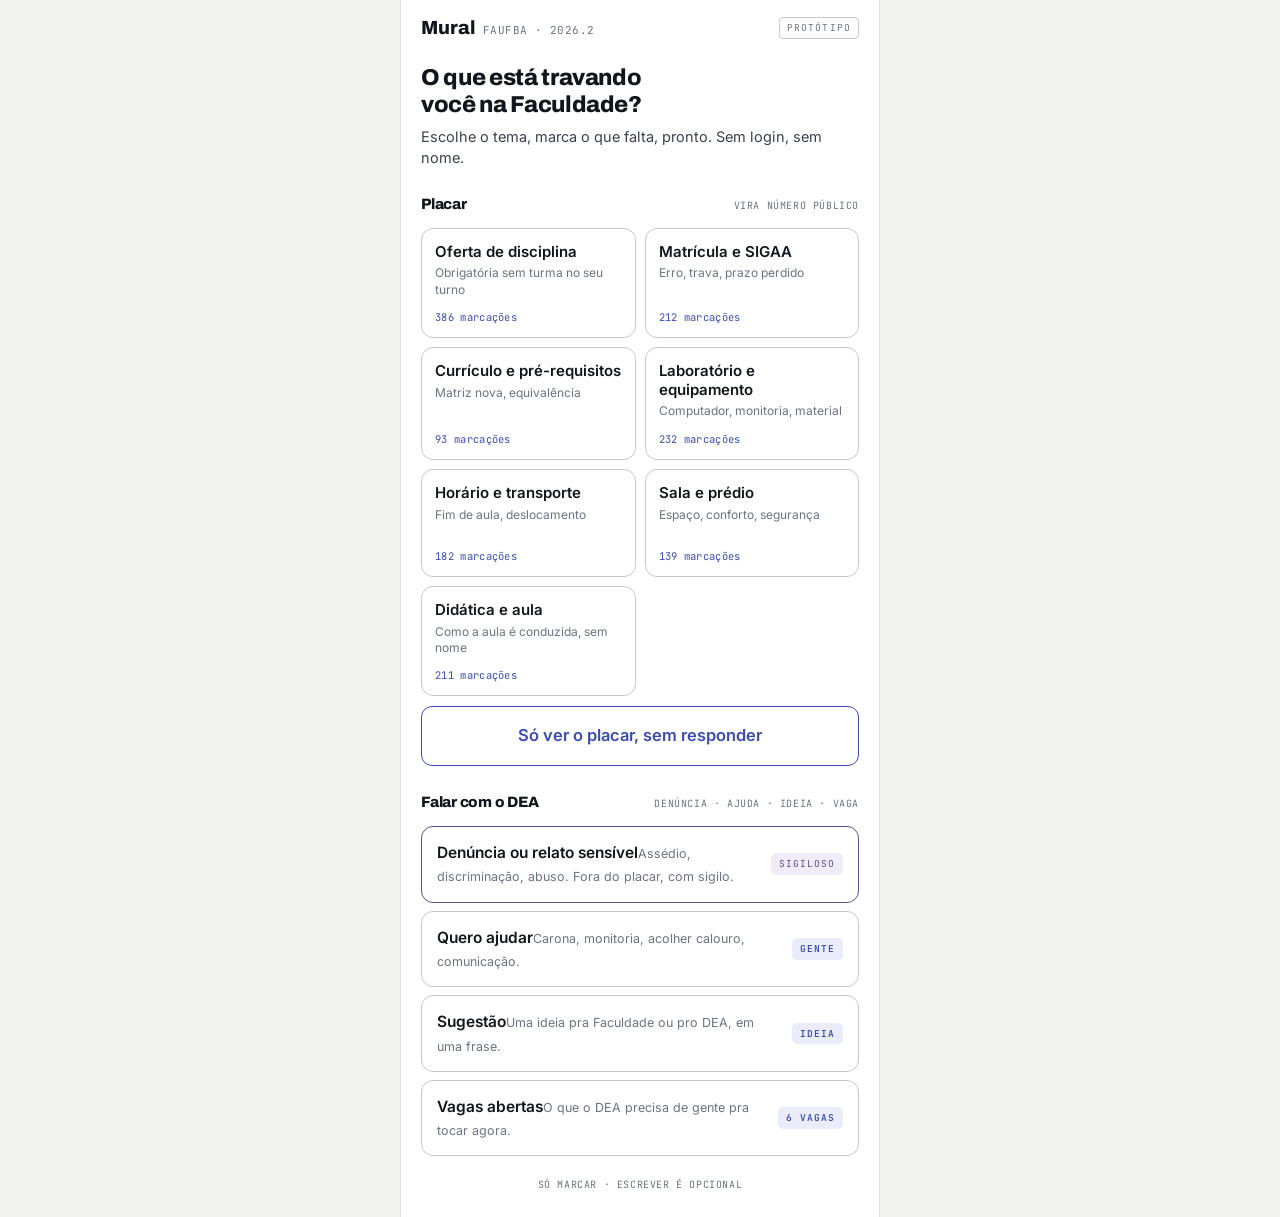
==== placar/index.html @ 4e98972c "Mural: adiciona tema Didática e aula, sem nome de professor Pedido do grupo do DEA. Itens medem a pr" ====
<!doctype html>
<html lang="pt-BR">
<head>
<meta charset="utf-8">
<meta name="viewport" content="width=device-width,initial-scale=1">
<meta name="robots" content="noindex">
<meta name="description" content="Protótipo do Mural FAUFBA. Só teste, nada é enviado.">
<style>[hidden]{display:none!important}img{max-width:100%}</style>
<title>Mural</title>
<link rel="stylesheet" href="https://fonts.googleapis.com/css2?family=Archivo:wght@700;800;900&family=Inter:wght@400;500;600;700&family=JetBrains+Mono:wght@400;500;600&display=swap">
<style>
*,*::before,*::after{box-sizing:border-box}
:root{
  --dawn:#B8891F; --noon:#3F7D62; --night:#3A4CB0; --night-soft:#EAECFA;
  --alert:#B23A2A; --alert-soft:#FBEAE7; --ok:#2E7D5B; --ok-soft:#E4F3EC; --warn-soft:#FBF1DC;
  --calm:#5B4E8C; --calm-soft:#EFECF7;
  --ink:#12151B; --ink-2:#3A414C; --ink-3:#6B7280;
  --bg:#F1F2F0; --card:#FFFFFF; --tint:#F5F6F4; --line:#DFE1DE; --line-2:#C6C9C5;
  --f-display:'Archivo',system-ui,sans-serif; --f-body:'Inter',system-ui,sans-serif; --f-mono:'JetBrains Mono',ui-monospace,monospace;
}
@media (prefers-color-scheme: dark){
  :root:not([data-theme="light"]){
    --dawn:#DEB558; --noon:#69AC8C; --night:#7C8BE0; --night-soft:#20243F;
    --alert:#E0685A; --alert-soft:#331C19; --ok:#5FBF93; --ok-soft:#173026; --warn-soft:#3A2F14;
    --calm:#A99CE0; --calm-soft:#26213A;
    --ink:#EDEFF2; --ink-2:#B3B9C2; --ink-3:#7F8794;
    --bg:#0F1216; --card:#171B21; --tint:#1C2128; --line:#252A31; --line-2:#333940;
  }
}
:root[data-theme="dark"]{
  --dawn:#DEB558; --noon:#69AC8C; --night:#7C8BE0; --night-soft:#20243F;
  --alert:#E0685A; --alert-soft:#331C19; --ok:#5FBF93; --ok-soft:#173026; --warn-soft:#3A2F14;
  --calm:#A99CE0; --calm-soft:#26213A;
  --ink:#EDEFF2; --ink-2:#B3B9C2; --ink-3:#7F8794;
  --bg:#0F1216; --card:#171B21; --tint:#1C2128; --line:#252A31; --line-2:#333940;
}
:root[data-theme="light"]{
  --dawn:#B8891F; --noon:#3F7D62; --night:#3A4CB0; --night-soft:#EAECFA;
  --alert:#B23A2A; --alert-soft:#FBEAE7; --ok:#2E7D5B; --ok-soft:#E4F3EC; --warn-soft:#FBF1DC;
  --calm:#5B4E8C; --calm-soft:#EFECF7;
  --ink:#12151B; --ink-2:#3A414C; --ink-3:#6B7280;
  --bg:#F1F2F0; --card:#FFFFFF; --tint:#F5F6F4; --line:#DFE1DE; --line-2:#C6C9C5;
}
@media (prefers-reduced-motion: reduce){*{transition:none!important;animation:none!important}}

body{margin:0;background:var(--bg);color:var(--ink);font-family:var(--f-body);font-size:16px;line-height:1.45;-webkit-font-smoothing:antialiased}
h1,h2{font-family:var(--f-display);margin:0;letter-spacing:-.015em;text-wrap:balance}
p{margin:0}
button,input,textarea{font:inherit;color:inherit}
button{cursor:pointer}
:focus-visible{outline:2px solid var(--night);outline-offset:3px;border-radius:4px}

.app{max-width:480px;margin:0 auto;min-height:100vh;display:flex;flex-direction:column;background:var(--card);
  border-left:1px solid var(--line);border-right:1px solid var(--line)}
@media(max-width:520px){.app{border:0}}
.top{display:flex;justify-content:space-between;align-items:center;padding:14px 20px 0}
.brand{font-family:var(--f-display);font-weight:800;font-size:19px}
.brand small{font-family:var(--f-mono);font-weight:400;font-size:11px;color:var(--ink-3);margin-left:8px;letter-spacing:.04em}
.proto{font-family:var(--f-mono);font-size:9.5px;letter-spacing:.12em;text-transform:uppercase;color:var(--ink-3);border:1px solid var(--line-2);padding:3px 7px;border-radius:4px}

.scr{display:none;flex:1;flex-direction:column;padding:0 20px 24px}
.scr.on{display:flex}
.lbl{font-family:var(--f-mono);font-size:10.5px;letter-spacing:.12em;text-transform:uppercase;color:var(--ink-3);margin:22px 0 9px}
.q{font-family:var(--f-display);font-weight:800;font-size:23px;line-height:1.18;margin-top:22px}
.sub{color:var(--ink-2);font-size:14.5px;margin-top:8px}
.btn{width:100%;border:0;border-radius:11px;padding:17px;font-weight:600;font-size:16.5px;background:var(--night);color:#fff;min-height:54px}
.btn:disabled{opacity:.38;cursor:not-allowed}
.btn.ghost{background:transparent;color:var(--night);border:1.5px solid var(--night)}
.btn.calm{background:var(--calm)}
.foot{margin-top:12px;text-align:center;font-family:var(--f-mono);font-size:10px;color:var(--ink-3);letter-spacing:.06em}
.acts{margin-top:auto;padding-top:26px;display:flex;flex-direction:column;gap:10px}
.back{align-self:flex-start;background:none;border:0;padding:0;margin-top:18px;font-family:var(--f-mono);font-size:11.5px;color:var(--night);letter-spacing:.04em}
.send{margin-top:auto;padding-top:22px;position:sticky;bottom:0;background:linear-gradient(to top,var(--card) 70%,transparent)}
.tname{font-family:var(--f-mono);font-size:10.5px;letter-spacing:.12em;text-transform:uppercase;color:var(--night);margin-top:6px}
.tname.calm{color:var(--calm)}

/* home */
.grp{display:flex;align-items:baseline;justify-content:space-between;margin-top:26px}
.grp h2{font-size:15px;font-weight:800}
.grp small{font-family:var(--f-mono);font-size:10px;color:var(--ink-3);letter-spacing:.06em}
.themes{display:grid;grid-template-columns:1fr 1fr;gap:9px;margin-top:12px}
.theme{background:var(--card);border:1.5px solid var(--line-2);border-radius:12px;padding:14px 13px 12px;text-align:left;display:flex;flex-direction:column;gap:4px;min-height:108px}
.theme .n{font-weight:600;font-size:15px;line-height:1.25}
.theme .d{font-size:12px;color:var(--ink-3);line-height:1.35}
.theme .c{margin-top:auto;font-family:var(--f-mono);font-size:10.5px;color:var(--night);letter-spacing:.03em;padding-top:8px}
.rows{display:flex;flex-direction:column;gap:8px;margin-top:12px}
.row{width:100%;background:var(--card);border:1.5px solid var(--line-2);border-radius:12px;padding:14px 15px;text-align:left;display:grid;grid-template-columns:1fr auto;gap:10px;align-items:center;min-height:64px}
.row .n{font-weight:600;font-size:15.5px}
.row .d{font-size:12.5px;color:var(--ink-3);margin-top:2px;line-height:1.35}
.row .tg{font-family:var(--f-mono);font-size:9.5px;letter-spacing:.1em;text-transform:uppercase;padding:4px 8px;border-radius:5px;white-space:nowrap}
.row .tg.sig{background:var(--calm-soft);color:var(--calm)}
.row .tg.n{background:var(--night-soft);color:var(--night)}
.row.calm{border-color:var(--calm)}

/* responder (placar themes) */
.turnos{display:grid;grid-template-columns:repeat(3,1fr);gap:8px}
.turno{background:var(--card);border:1.5px solid var(--line-2);border-radius:9px;padding:13px 8px;font-family:var(--f-mono);font-size:13px;color:var(--ink-2);text-align:center;min-height:48px}
.turno[aria-pressed="true"]{background:var(--night);border-color:var(--night);color:#fff;font-weight:600}
.list{border:1px solid var(--line);border-radius:11px;overflow:hidden;margin-top:2px}
.opt{width:100%;display:flex;align-items:center;gap:13px;padding:14px 15px;background:var(--card);border:0;border-top:1px solid var(--line);text-align:left;font-size:15.5px;min-height:52px}
.opt:first-child{border-top:0}
.bx{width:22px;height:22px;border:1.6px solid var(--line-2);border-radius:6px;flex:none;position:relative;background:var(--card)}
.opt[aria-pressed="true"]{font-weight:600}
.opt[aria-pressed="true"] .bx{background:var(--night);border-color:var(--night)}
.opt[aria-pressed="true"] .bx::after{content:"";position:absolute;left:7px;top:3px;width:5px;height:10px;border:solid #fff;border-width:0 2.2px 2.2px 0;transform:rotate(45deg)}
.calmset .opt[aria-pressed="true"] .bx{background:var(--calm);border-color:var(--calm)}
.opt .tag{margin-left:auto;font-family:var(--f-mono);font-size:9.5px;color:var(--alert);letter-spacing:.06em;white-space:nowrap}
.opt .cnt{margin-left:auto;font-family:var(--f-mono);font-size:11px;color:var(--ink-3);white-space:nowrap}
.extra{margin-top:14px}
.extra-t{background:none;border:0;padding:6px 0;font-family:var(--f-mono);font-size:11.5px;color:var(--ink-3);letter-spacing:.04em}
.extra-t::before{content:"+ ";color:var(--night)}
.extra-f{display:none;margin-top:8px}
.extra-f.on{display:block}
input[type=text],textarea{width:100%;border:1.5px solid var(--line-2);border-radius:9px;padding:13px 14px;background:var(--card);font-size:15px;min-height:48px}
textarea{min-height:104px;resize:vertical;line-height:1.45}
input[type=text]:focus,textarea:focus{border-color:var(--night);outline:0}
.calmset input[type=text]:focus,.calmset textarea:focus{border-color:var(--calm)}
.cnt-s{display:block;margin-top:6px;font-family:var(--f-mono);font-size:10px;color:var(--ink-3)}

/* chips (multi/single) */
.chips-w{display:flex;flex-wrap:wrap;gap:8px}
.ch{border:1.5px solid var(--line-2);background:var(--card);border-radius:999px;padding:10px 14px;font-size:14px;color:var(--ink-2);min-height:42px}
.ch[aria-pressed="true"]{background:var(--night);border-color:var(--night);color:#fff;font-weight:600}
.calmset .ch[aria-pressed="true"]{background:var(--calm);border-color:var(--calm)}
.chips{display:flex;gap:7px;overflow-x:auto;padding:14px 0 4px;margin:0 -20px;padding-left:20px;padding-right:20px;scrollbar-width:none}
.chips::-webkit-scrollbar{display:none}
.chip{flex:none;border:1.5px solid var(--line-2);background:var(--card);border-radius:999px;padding:9px 14px;font-size:13.5px;color:var(--ink-2);white-space:nowrap;min-height:40px}
.chip[aria-pressed="true"]{background:var(--night);border-color:var(--night);color:#fff;font-weight:600}

/* banners */
.ban{border-radius:10px;padding:13px 15px;font-size:13.5px;line-height:1.45;margin-top:16px}
.ban.sig{background:var(--calm-soft);color:var(--ink);border:1.5px solid var(--calm)}
.ban.sig b{color:var(--calm)}
.ban.proto{background:var(--warn-soft);color:var(--ink);border:1.5px solid var(--dawn)}
.ban.proto b{color:var(--dawn)}
.ban ul{margin:8px 0 0;padding-left:18px}
.ban li{margin-top:4px}
.ban li b{font-family:var(--f-mono);font-weight:600}

/* recebido */
.big{font-family:var(--f-display);font-weight:900;font-size:44px;line-height:1;color:var(--ok);margin-top:34px}
.big.calm{color:var(--calm)}
.took{font-family:var(--f-mono);font-size:12.5px;color:var(--ink-3);margin-top:8px}
.took b{color:var(--ink)}
.lead{font-size:17px;line-height:1.4;margin-top:22px}
.lead b{color:var(--night)}
.more{font-size:13.5px;color:var(--ink-3);margin-top:6px}
.bars{display:flex;flex-direction:column;gap:10px;margin-top:22px}
.br{display:grid;grid-template-columns:minmax(58px,38%) 1fr 38px;align-items:center;gap:11px;font-family:var(--f-mono);font-size:12px}
.br .bl{overflow:hidden;text-overflow:ellipsis;white-space:nowrap;color:var(--ink-2)}
.br .t{height:14px;background:var(--tint);border-radius:4px;overflow:hidden;border:1px solid var(--line)}
.br .f{height:100%;border-radius:3px;transition:width .5s ease}
.br .v{text-align:right;font-weight:600}
.meta{margin-top:18px;border-radius:9px;padding:12px 14px;font-size:14px;font-weight:600}
.meta.ok{background:var(--ok-soft);color:var(--ok)}
.meta.warn{background:var(--warn-soft);color:var(--dawn)}
.meta.neu{background:var(--night-soft);color:var(--night)}

/* placar */
.h2{font-size:22px;font-weight:800;margin-top:22px}
.upd{font-family:var(--f-mono);font-size:11px;color:var(--ink-3);margin-top:4px}
.kpis{display:grid;grid-template-columns:1fr 1fr;gap:9px;margin-top:12px}
.kpi{border:1px solid var(--line);border-radius:10px;padding:13px 14px}
.kpi .v{font-family:var(--f-display);font-weight:800;font-size:28px;line-height:1}
.kpi .k{font-size:11.5px;color:var(--ink-3);margin-top:5px;line-height:1.35}
.kpi.n .v{color:var(--night)} .kpi.a .v{color:var(--alert)}
.tw{overflow-x:auto;margin-top:14px;border:1px solid var(--line);border-radius:10px}
table{border-collapse:collapse;width:100%}
th,td{padding:11px 10px;text-align:left;border-bottom:1px solid var(--line);font-size:13.5px;white-space:nowrap}
th{font-family:var(--f-mono);font-size:10px;letter-spacing:.1em;text-transform:uppercase;color:var(--ink-3);font-weight:500;background:var(--tint)}
tr:last-child td{border-bottom:0}
td.num{font-family:var(--f-mono);font-weight:600;text-align:right;font-variant-numeric:tabular-nums}
td.num.hot{color:var(--night)}
.pill{font-family:var(--f-mono);font-size:10px;padding:3px 7px;border-radius:5px;font-weight:600}
.pill.no{background:var(--alert-soft);color:var(--alert)}
.pill.ok{background:var(--ok-soft);color:var(--ok)}
.pill.warn{background:var(--warn-soft);color:var(--dawn)}
.rel{margin-top:16px}
.rel .lbl{margin-top:0}
.rel ul{list-style:none;margin:0;padding:0;border:1px solid var(--line);border-radius:10px;overflow:hidden}
.rel li{padding:11px 14px;border-top:1px solid var(--line);font-size:14px;line-height:1.4}
.rel li:first-child{border-top:0}
.rel li small{display:block;font-family:var(--f-mono);font-size:10px;color:var(--ink-3);margin-top:3px;letter-spacing:.04em}
.empty{border:1px dashed var(--line-2);border-radius:10px;padding:18px;text-align:center;font-size:13.5px;color:var(--ink-3);margin-top:14px}
.note{margin-top:16px;font-size:13px;color:var(--ink-3);line-height:1.5}
</style>
</head>
<body>

<div class="app">
  <div class="top">
    <div class="brand">Mural<small>FAUFBA · 2026.2</small></div>
    <span class="proto">protótipo</span>
  </div>

  <!-- S0 HOME -->
  <section class="scr on" id="s0" aria-label="Início">
    <h1 class="q">O que está travando você na Faculdade?</h1>
    <p class="sub">Escolhe o tema, marca o que falta, pronto. Sem login, sem nome.</p>
    <div class="grp"><h2>Placar</h2><small>VIRA NÚMERO PÚBLICO</small></div>
    <div class="themes" id="themes" role="group" aria-label="Temas do placar"></div>
    <button type="button" class="btn ghost" id="home-placar" style="margin-top:10px">Só ver o placar, sem responder</button>

    <div class="grp"><h2>Falar com o DEA</h2><small>DENÚNCIA · AJUDA · IDEIA · VAGA</small></div>
    <div class="rows">
      <button type="button" class="row calm" id="go-den"><span><span class="n">Denúncia ou relato sensível</span><span class="d">Assédio, discriminação, abuso. Fora do placar, com sigilo.</span></span><span class="tg sig">sigiloso</span></button>
      <button type="button" class="row" id="go-help"><span><span class="n">Quero ajudar</span><span class="d">Carona, monitoria, acolher calouro, comunicação.</span></span><span class="tg n">gente</span></button>
      <button type="button" class="row" id="go-sug"><span><span class="n">Sugestão</span><span class="d">Uma ideia pra Faculdade ou pro DEA, em uma frase.</span></span><span class="tg n">ideia</span></button>
      <button type="button" class="row" id="go-vagas"><span><span class="n">Vagas abertas</span><span class="d">O que o DEA precisa de gente pra tocar agora.</span></span><span class="tg n" id="vagas-cnt"></span></button>
    </div>
    <div class="foot" style="margin-top:22px">SÓ MARCAR · ESCREVER É OPCIONAL</div>
  </section>

  <!-- S1 RESPONDER (placar) -->
  <section class="scr" id="s1" aria-label="Responder">
    <button type="button" class="back" data-back>← VOLTAR</button>
    <div class="tname" id="tname"></div>
    <h1 class="q" id="tq" style="margin-top:8px"></h1>
    <p class="sub" id="tnote" hidden></p>
    <div id="turno-block">
      <div class="lbl">Seu turno</div>
      <div class="turnos" id="turnos" role="group" aria-label="Turno">
        <button type="button" class="turno" id="t-manha" data-t="manha" aria-pressed="false">Manhã</button>
        <button type="button" class="turno" id="t-tarde" data-t="tarde" aria-pressed="false">Tarde</button>
        <button type="button" class="turno" id="t-noite" data-t="noite" aria-pressed="false">Noite</button>
      </div>
    </div>
    <div class="lbl">Marque o que se aplica</div>
    <div class="list" id="list" role="group" aria-label="Itens"></div>
    <div class="extra">
      <button type="button" class="extra-t" id="extra-t">acrescentar uma linha (opcional)</button>
      <div class="extra-f" id="extra-f">
        <input type="text" id="extra" maxlength="90" placeholder="Uma frase, sem nome, sem turma" autocomplete="off">
        <small class="cnt-s" id="extra-n">0 / 90</small>
      </div>
    </div>
    <div class="send"><button type="button" class="btn" id="send" disabled>Enviar</button><div class="foot">SEM LOGIN · SEM NOME · SÓ MARCAR</div></div>
  </section>

  <!-- S2 RECEBIDO (placar) -->
  <section class="scr" id="s2" aria-label="Recebido">
    <div class="big">Recebido.</div>
    <div class="took" id="took"></div>
    <p class="lead" id="lead"></p>
    <p class="more" id="more"></p>
    <div class="bars" id="bars"></div>
    <div class="meta" id="meta"></div>
    <div class="acts">
      <button type="button" class="btn" id="go-placar">Ver placar completo</button>
      <button type="button" class="btn ghost" data-home>Voltar ao início</button>
    </div>
    <div class="foot">NÚMERO PÚBLICO · MOSTRA PRA QUEM QUISER</div>
  </section>

  <!-- S3 PLACAR -->
  <section class="scr" id="s3" aria-label="Placar">
    <h2 class="h2">Placar · 2026.2</h2>
    <div class="upd" id="upd">atualizado agora · sessão local</div>
    <div class="chips" id="chips" role="group" aria-label="Tema do placar"></div>
    <div id="pl-num">
      <div class="kpis">
        <div class="kpi n"><div class="v" id="k-total">0</div><div class="k">respostas no semestre, todos os temas</div></div>
        <div class="kpi a"><div class="v" id="k-hot">0</div><div class="k" id="k-hot-l"></div></div>
      </div>
      <div class="tw"><table><thead id="thead"></thead><tbody id="tbody"></tbody></table></div>
      <div class="rel" id="rel" hidden><div class="lbl">Relatos desta sessão</div><ul id="rel-list"></ul></div>
    </div>
    <div id="pl-sug" hidden>
      <div class="kpis"><div class="kpi n"><div class="v" id="k-sug">0</div><div class="k">sugestões nesta sessão</div></div><div class="kpi"><div class="v" id="k-sug-h">0</div><div class="k">com "posso ajudar a fazer"</div></div></div>
      <div class="rel" id="sug-wrap" style="margin-top:14px"><ul id="sug-list"></ul></div>
      <div class="empty" id="sug-empty">Nenhuma sugestão ainda nesta sessão. A primeira aparece aqui.</div>
    </div>
    <div id="pl-vagas" hidden>
      <div class="tw" style="margin-top:14px"><table><thead><tr><th>Vaga</th><th style="text-align:right">Interessados</th></tr></thead><tbody id="vagas-body"></tbody></table></div>
    </div>
    <p class="note">Qualquer pessoa abre esta tela. Aluno, Colegiado, Direção. Denúncias nunca aparecem aqui. Neste protótipo os números são ilustrativos e só mudam dentro desta sessão.</p>
    <div class="acts"><button type="button" class="btn" data-home>Responder</button></div>
  </section>

  <!-- S-DEN DENÚNCIA -->
  <section class="scr calmset" id="sden" aria-label="Denúncia ou relato sensível">
    <button type="button" class="back" data-back>← VOLTAR</button>
    <div class="tname calm">Denúncia ou relato sensível</div>
    <h1 class="q" style="margin-top:8px">O que aconteceu fica só com quem recebe.</h1>
    <div class="ban sig"><b>Isto não entra no placar.</b> Na versão real, chega a uma pessoa da gestão definida pelo DEA, com sigilo, e você escolhe se quer ser contatado.</div>
    <div class="ban proto"><b>Protótipo: nada aqui é enviado a ninguém.</b> Se você precisa relatar algo agora, use um canal real:
      <ul><li><b>Ouvidoria da UFBA</b></li><li><b>180</b> · violência contra a mulher</li><li><b>100</b> · direitos humanos</li><li><b>188</b> · CVV, apoio emocional, 24h</li></ul></div>
    <div class="lbl">O que aconteceu</div>
    <div class="chips-w" id="den-tipo" role="group" aria-label="Tipo"></div>
    <div class="lbl">Onde</div>
    <div class="chips-w" id="den-onde" role="group" aria-label="Onde"></div>
    <div class="lbl">Como você quer seguir</div>
    <div class="chips-w" id="den-seg" role="group" aria-label="Como seguir"></div>
    <div id="den-ct" hidden><div class="lbl">Contato (só se você quiser)</div><input type="text" id="den-contato" maxlength="80" placeholder="E-mail ou WhatsApp" autocomplete="off"></div>
    <div class="lbl">Se quiser contar mais (opcional)</div>
    <textarea id="den-txt" maxlength="300" placeholder="No seu tempo, do seu jeito."></textarea>
    <small class="cnt-s" id="den-n">0 / 300</small>
    <div class="send"><button type="button" class="btn calm" id="den-send" disabled>Registrar com sigilo</button><div class="foot">SEM NOME · SEM TURNO · SEM PLACAR</div></div>
  </section>

  <!-- S-HELP QUERO AJUDAR -->
  <section class="scr" id="shelp" aria-label="Quero ajudar">
    <button type="button" class="back" data-back>← VOLTAR</button>
    <div class="tname">Quero ajudar</div>
    <h1 class="q" style="margin-top:8px">Do que você topa participar?</h1>
    <div class="lbl">Marque quantas quiser</div>
    <div class="chips-w" id="help-como" role="group" aria-label="Como ajudar"></div>
    <div class="lbl">Quanto tempo dá</div>
    <div class="chips-w" id="help-tempo" role="group" aria-label="Disponibilidade"></div>
    <div class="lbl">Contato (opcional)</div>
    <input type="text" id="help-contato" maxlength="80" placeholder="E-mail, WhatsApp ou @" autocomplete="off">
    <div class="send"><button type="button" class="btn" id="help-send" disabled>Me chama</button><div class="foot">QUANDO APARECER ALGO DO SEU JEITO, ALGUÉM DO DEA CHAMA</div></div>
  </section>

  <!-- S-SUG SUGESTÃO -->
  <section class="scr" id="ssug" aria-label="Sugestão">
    <button type="button" class="back" data-back>← VOLTAR</button>
    <div class="tname">Sugestão</div>
    <h1 class="q" style="margin-top:8px">Uma ideia, em uma frase.</h1>
    <div class="lbl">Pra Faculdade ou pro DEA</div>
    <textarea id="sug-txt" maxlength="200" placeholder="Ex.: abrir o ateliê no sábado de manhã pra quem trabalha na semana."></textarea>
    <small class="cnt-s" id="sug-n">0 / 200</small>
    <div class="lbl">E aí</div>
    <div class="chips-w"><button type="button" class="ch" id="sug-ajudo" aria-pressed="false">Posso ajudar a fazer</button></div>
    <div class="send"><button type="button" class="btn" id="sug-send" disabled>Mandar sugestão</button><div class="foot">ENTRA NO PLACAR, NA ABA SUGESTÕES · SEM NOME</div></div>
  </section>

  <!-- S-VAGAS -->
  <section class="scr" id="svagas" aria-label="Vagas abertas">
    <button type="button" class="back" data-back>← VOLTAR</button>
    <div class="tname">Vagas abertas</div>
    <h1 class="q" style="margin-top:8px">O DEA precisa de gente pra isto.</h1>
    <p class="sub">Toca em "tenho interesse" e pronto. Sem processo seletivo, sem formulário.</p>
    <div class="list" id="vagas-list" role="group" aria-label="Vagas" style="margin-top:16px"></div>
    <div class="acts"><button type="button" class="btn ghost" data-home>Voltar ao início</button></div>
    <div class="foot">INTERESSE ENTRA NO PLACAR, NA ABA VAGAS · SEM NOME</div>
  </section>

  <!-- S-OK GENÉRICO -->
  <section class="scr" id="sok" aria-label="Confirmação">
    <div class="big" id="ok-big">Recebido.</div>
    <p class="lead" id="ok-lead"></p>
    <p class="more" id="ok-more"></p>
    <div id="ok-ban"></div>
    <div class="acts">
      <button type="button" class="btn" id="ok-primary">Ver placar</button>
      <button type="button" class="btn ghost" data-home>Voltar ao início</button>
    </div>
  </section>
</div>

<script>
(function(){
  var MIN = 25;
  var TN = {manha:'Manhã',tarde:'Tarde',noite:'Noite'};
  var TC = {manha:'var(--dawn)',tarde:'var(--noon)',noite:'var(--night)'};
  var themes = [
    { id:'oferta', n:'Oferta de disciplina', d:'Obrigatória sem turma no seu turno', turno:true, q:'Qual obrigatória você precisa e não tem turma no seu turno?',
      items:[
        {n:'Organização do Trabalho',c:{manha:9,tarde:12,noite:47},st:'no',tag:'crônico'},
        {n:'Instalações Hidrossanitárias',c:{manha:14,tarde:18,noite:39},st:'no'},
        {n:'Construção II',c:{manha:11,tarde:15,noite:33},st:'no'},
        {n:'Técnicas Retrospectivas',c:{manha:8,tarde:10,noite:28},st:'no'},
        {n:'Ateliê Integrado de Interesse Social',c:{manha:12,tarde:9,noite:31},st:'ok'},
        {n:'Tecnologias Digitais Aplicadas II',c:{manha:36,tarde:30,noite:24},st:'warn'}]},
    { id:'sigaa', n:'Matrícula e SIGAA', d:'Erro, trava, prazo perdido', turno:true, q:'O que deu errado na sua matrícula?',
      items:[
        {n:'Pré-requisito errado no sistema',c:{manha:7,tarde:9,noite:21}},
        {n:'Matrícula não processou',c:{manha:12,tarde:14,noite:29}},
        {n:'Componente sumiu da grade',c:{manha:5,tarde:6,noite:13}},
        {n:'Não consegui trancar no prazo',c:{manha:4,tarde:8,noite:17}},
        {n:'Moodle fora do ar na inscrição',c:{manha:9,tarde:11,noite:15}},
        {n:'Sem resposta do Colegiado',c:{manha:6,tarde:7,noite:19}}]},
    { id:'curriculo', n:'Currículo e pré-requisitos', d:'Matriz nova, equivalência', turno:false, q:'O que travou com a mudança de matriz?',
      items:[
        {n:'Migrei de matriz e perdi disciplina',c:23},
        {n:'Equivalência não reconhecida',c:18},
        {n:'Pré-requisito novo sem aviso',c:31},
        {n:'Não sei em qual matriz estou',c:12},
        {n:'Optativa não conta hora',c:9}]},
    { id:'lab', n:'Laboratório e equipamento', d:'Computador, monitoria, material', turno:true, q:'O que falta pra disciplina rodar?',
      items:[
        {n:'Computadores insuficientes',c:{manha:22,tarde:19,noite:26}},
        {n:'Sem monitoria na disciplina',c:{manha:15,tarde:13,noite:24}},
        {n:'Software desatualizado',c:{manha:8,tarde:7,noite:11}},
        {n:'Não posso usar meu notebook',c:{manha:6,tarde:9,noite:18}},
        {n:'Plotter ou impressora indisponível',c:{manha:11,tarde:10,noite:14}},
        {n:'Maquetaria sem material',c:{manha:5,tarde:6,noite:8}}]},
    { id:'horario', n:'Horário e transporte', d:'Fim de aula, deslocamento', turno:true, q:'O que aperta no horário?',
      items:[
        {n:'Aula acaba tarde pro último transporte',c:{manha:2,tarde:4,noite:38}},
        {n:'Professor não libera antes do fim',c:{manha:3,tarde:5,noite:27}},
        {n:'Um dia só pra uma disciplina',c:{manha:9,tarde:8,noite:21}},
        {n:'Choque de horário entre obrigatórias',c:{manha:11,tarde:12,noite:16}},
        {n:'Sem opção de sair mais cedo',c:{manha:1,tarde:3,noite:22}}]},
    { id:'predio', n:'Sala e prédio', d:'Espaço, conforto, segurança', turno:false, q:'O que incomoda no prédio?',
      items:[
        {n:'Sala sem ar ou ventilação',c:34},{n:'Sem tomada pra notebook',c:27},{n:'Banheiro sem manutenção',c:19},
        {n:'Iluminação ruim à noite',c:16},{n:'Segurança na saída à noite',c:29},{n:'Sem espaço pra maquete',c:14}]},
    { id:'didatica', n:'Didática e aula', d:'Como a aula é conduzida, sem nome', turno:true, q:'O que na condução da aula está travando você?',
      note:'Sem nome de professor nem de turma. O placar mostra a prática, não a pessoa.',
      items:[
        {n:'Critério de nota não explicado',c:{manha:10,tarde:13,noite:22}},
        {n:'Trabalho devolvido sem comentário',c:{manha:12,tarde:11,noite:19}},
        {n:'Sem cronograma ou plano de curso',c:{manha:8,tarde:9,noite:17}},
        {n:'Aula só expositiva, sem prática',c:{manha:7,tarde:8,noite:14}},
        {n:'Não responde e-mail nem SIGAA',c:{manha:9,tarde:12,noite:21}},
        {n:'Conteúdo diferente da ementa',c:{manha:4,tarde:6,noite:9}}]}
  ];
  var vagas = [
    {n:'Rádio',d:'Um programa por semana, gravado no celular',c:4,on:false},
    {n:'Revista',d:'Textos curtos, edição digital',c:6,on:false},
    {n:'Mural',d:'Manter este app e o cartaz da semana',c:3,on:false},
    {n:'Agenda dos coletivos',d:'Um calendário pros seis',c:2,on:false},
    {n:'Acolhimento de calouros',d:'Receber quem chega, tirar dúvida',c:7,on:false},
    {n:'Comunicação',d:'Posts, cartazes, lista',c:5,on:false}
  ];
  var relatos = [], sugestoes = [];
  var cur = null, turno = null, sel = [], t0 = null, placarView = 'oferta';
  var $ = function(id){ return document.getElementById(id); };
  function show(id){ document.querySelectorAll('.scr').forEach(function(s){ s.classList.toggle('on', s.id===id); }); window.scrollTo(0,0); }
  function sum(th){ return th.items.reduce(function(a,it){ return a + (th.turno ? it.c.manha+it.c.tarde+it.c.noite : it.c); },0); }
  function total(){ return themes.reduce(function(a,th){ return a+sum(th); },0); }
  function cnt(th,it,t){ return th.turno ? it.c[t] : it.c; }
  function ord(n){ return n+'º'; }
  function chips(container, arr, opts, onChange){
    var el = $(container); el.innerHTML='';
    arr.forEach(function(v,i){
      var b = document.createElement('button'); b.type='button'; b.className='ch'; b.id=container+'-'+i; b.setAttribute('aria-pressed','false'); b.textContent=v;
      b.addEventListener('click', function(){
        if (opts.single){ Array.prototype.forEach.call(el.children, function(x){ x.setAttribute('aria-pressed', x===b?'true':'false'); }); }
        else b.setAttribute('aria-pressed', b.getAttribute('aria-pressed')==='true'?'false':'true');
        onChange();
      });
      el.appendChild(b);
    });
  }
  function picked(container){ return Array.prototype.filter.call($(container).children, function(x){ return x.getAttribute('aria-pressed')==='true'; }).map(function(x){ return x.textContent; }); }
  document.querySelectorAll('[data-home]').forEach(function(b){ b.addEventListener('click', function(){ show('s0'); }); });
  document.querySelectorAll('[data-back]').forEach(function(b){ b.addEventListener('click', function(){ show('s0'); }); });

  /* HOME */
  var tg = $('themes');
  themes.forEach(function(th){
    var b = document.createElement('button'); b.type='button'; b.className='theme'; b.id='theme-'+th.id;
    b.innerHTML='<span class="n"></span><span class="d"></span><span class="c"></span>';
    b.querySelector('.n').textContent=th.n; b.querySelector('.d').textContent=th.d; b.querySelector('.c').textContent=sum(th)+' marcações';
    b.addEventListener('click', function(){ openTheme(th); });
    tg.appendChild(b);
  });
  function vagasCnt(){ $('vagas-cnt').textContent = vagas.length+' vagas'; }
  vagasCnt();

  /* PLACAR THEME FLOW */
  var list=$('list'), send=$('send');
  function openTheme(th){
    cur=th; turno=null; sel=[]; t0=Date.now();
    $('tname').textContent=th.n; $('tq').textContent=th.q; $('tnote').textContent=th.note||''; $('tnote').hidden=!th.note; $('turno-block').hidden=!th.turno;
    document.querySelectorAll('.turno').forEach(function(x){ x.setAttribute('aria-pressed','false'); });
    list.innerHTML='';
    th.items.forEach(function(it,i){
      var b=document.createElement('button'); b.type='button'; b.className='opt'; b.id='opt-'+th.id+'-'+i; b.setAttribute('aria-pressed','false');
      b.innerHTML='<span class="bx"></span><span class="tx"></span>'+(it.tag?'<span class="tag"></span>':'');
      b.querySelector('.tx').textContent=it.n; if(it.tag) b.querySelector('.tag').textContent=it.tag;
      b.addEventListener('click', function(){ var k=sel.indexOf(i); if(k>=0) sel.splice(k,1); else sel.push(i); b.setAttribute('aria-pressed',k>=0?'false':'true'); gate(); });
      list.appendChild(b);
    });
    $('extra').value=''; $('extra-n').textContent='0 / 90'; $('extra-f').classList.remove('on');
    gate(); show('s1');
  }
  $('turnos').addEventListener('click', function(e){ var b=e.target.closest('.turno'); if(!b) return; turno=b.getAttribute('data-t'); document.querySelectorAll('.turno').forEach(function(x){ x.setAttribute('aria-pressed',x===b?'true':'false'); }); gate(); });
  $('extra-t').addEventListener('click', function(){ var f=$('extra-f'); f.classList.toggle('on'); if(f.classList.contains('on')) $('extra').focus(); });
  $('extra').addEventListener('input', function(){ $('extra-n').textContent=this.value.length+' / 90'; });
  function gate(){ send.disabled=!(sel.length>0 && (!cur.turno||turno)); }
  send.addEventListener('click', function(){
    var secs=Math.max(1,Math.round((Date.now()-t0)/1000));
    var pk=sel.map(function(i){ return cur.items[i]; });
    pk.forEach(function(it){ if(cur.turno) it.c[turno]+=1; else it.c+=1; });
    var txt=$('extra').value.trim(); if(txt) relatos.unshift({th:cur.n,t:txt});
    var first=pk[0], n=cnt(cur,first,turno);
    $('took').innerHTML='Você levou <b>'+secs+' segundo'+(secs===1?'':'s')+'</b>.';
    $('lead').innerHTML='Você é o <b>'+ord(n)+'</b> a marcar <b></b>'+(cur.turno?' no '+TN[turno].toLowerCase():'')+' neste semestre.';
    $('lead').querySelectorAll('b')[1].textContent=first.n;
    var ex=[]; if(pk.length>1) ex.push('mais '+(pk.length-1)+' item'+(pk.length>2?'s':'')+' registrado'+(pk.length>2?'s':'')); if(txt) ex.push('sua linha entrou nos relatos deste tema');
    $('more').textContent=ex.length?'E '+ex.join(', ')+'.':'';
    var rows;
    if(cur.turno){ var mx=Math.max(first.c.manha,first.c.tarde,first.c.noite); rows=['noite','tarde','manha'].map(function(k){ return {l:TN[k],v:first.c[k],w:first.c[k]/mx,col:TC[k]}; }); }
    else { var top=cur.items.slice().sort(function(a,b){return b.c-a.c;}).slice(0,3); var m2=top[0].c; rows=top.map(function(it){ return {l:it.n,v:it.c,w:it.c/m2,col:it===first?'var(--night)':'var(--line-2)'}; }); }
    $('bars').innerHTML=rows.map(function(r){ return '<div class="br"><span class="bl"></span><div class="t"><div class="f" style="width:'+Math.round(r.w*100)+'%;background:'+r.col+'"></div></div><span class="v">'+r.v+'</span></div>'; }).join('');
    Array.prototype.forEach.call($('bars').querySelectorAll('.bl'), function(el,i){ el.textContent=rows[i].l; });
    var m=$('meta');
    if(cur.id==='oferta'){ if(n>=MIN){ m.className='meta ok'; m.textContent='Turma mínima: '+MIN+'. A demanda do '+TN[turno].toLowerCase()+' já passa disso.'; } else { m.className='meta warn'; m.textContent='Turma mínima: '+MIN+'. Faltam '+(MIN-n)+' no '+TN[turno].toLowerCase()+'.'; } }
    else { m.className='meta neu'; m.textContent=n+' pessoa'+(n===1?'':'s')+' já marcaram isso neste semestre.'; }
    placarView=cur.id; show('s2');
  });
  $('go-placar').addEventListener('click', function(){ renderPlacar(); show('s3'); });
  $('home-placar').addEventListener('click', function(){ renderPlacar(); show('s3'); });

  /* PLACAR */
  var chipsEl=$('chips');
  var views=themes.map(function(t){ return {id:t.id,n:t.n}; }).concat([{id:'vagas',n:'Vagas'},{id:'sug',n:'Sugestões'}]);
  views.forEach(function(v){ var b=document.createElement('button'); b.type='button'; b.className='chip'; b.id='chip-'+v.id; b.textContent=v.n; b.addEventListener('click', function(){ placarView=v.id; renderPlacar(); }); chipsEl.appendChild(b); });
  function renderPlacar(){
    views.forEach(function(v){ $('chip-'+v.id).setAttribute('aria-pressed', v.id===placarView?'true':'false'); });
    $('pl-num').hidden = placarView==='vagas'||placarView==='sug';
    $('pl-vagas').hidden = placarView!=='vagas';
    $('pl-sug').hidden = placarView!=='sug';
    if (placarView==='vagas'){
      $('vagas-body').innerHTML=vagas.map(function(v){ return '<tr><td class="tx"></td><td class="num hot">'+v.c+'</td></tr>'; }).join('');
      Array.prototype.forEach.call($('vagas-body').querySelectorAll('.tx'), function(el,i){ el.textContent=vagas[i].n; });
    } else if (placarView==='sug'){
      $('k-sug').textContent=sugestoes.length; $('k-sug-h').textContent=sugestoes.filter(function(s){return s.h;}).length;
      var ul=$('sug-list'); ul.innerHTML=''; $('sug-wrap').hidden=sugestoes.length===0; $('sug-empty').hidden=sugestoes.length>0;
      sugestoes.forEach(function(s){ var li=document.createElement('li'); li.textContent=s.t; var sm=document.createElement('small'); sm.textContent=(s.h?'POSSO AJUDAR A FAZER · ':'')+'AGORA · SEM NOME'; li.appendChild(sm); ul.appendChild(li); });
    } else {
      var th=themes.filter(function(t){return t.id===placarView;})[0];
      $('k-total').textContent=total();
      if(th.id==='oferta'){ $('k-hot').textContent=th.items.filter(function(it){return it.st==='no'&&it.c.noite>=MIN;}).length; $('k-hot-l').textContent='obrigatórias acima do mínimo e sem turma noturna'; }
      else { $('k-hot').textContent=th.items.filter(function(it){ return (th.turno?it.c.manha+it.c.tarde+it.c.noite:it.c)>=MIN; }).length; $('k-hot-l').textContent='itens com '+MIN+' ou mais marcações'; }
      var thead=$('thead'), tbody=$('tbody'), src;
      if(th.turno){
        thead.innerHTML='<tr><th>Item</th><th style="text-align:right">Manhã</th><th style="text-align:right">Tarde</th><th style="text-align:right">Noite</th>'+(th.id==='oferta'?'<th>Turma noturna</th>':'')+'</tr>';
        src=th.items;
        tbody.innerHTML=src.map(function(it){ var pill=th.id!=='oferta'?'':it.st==='no'?'<td><span class="pill no">sem turma'+(it.tag?' · '+it.tag:'')+'</span></td>':it.st==='ok'?'<td><span class="pill ok">aberta em 2026.2</span></td>':'<td><span class="pill warn">1 turma, sem monitoria</span></td>'; return '<tr><td class="tx"></td><td class="num">'+it.c.manha+'</td><td class="num">'+it.c.tarde+'</td><td class="num hot">'+it.c.noite+'</td>'+pill+'</tr>'; }).join('');
      } else {
        thead.innerHTML='<tr><th>Item</th><th style="text-align:right">Marcações</th></tr>';
        src=th.items.slice().sort(function(a,b){return b.c-a.c;});
        tbody.innerHTML=src.map(function(it){ return '<tr><td class="tx"></td><td class="num hot">'+it.c+'</td></tr>'; }).join('');
      }
      Array.prototype.forEach.call(tbody.querySelectorAll('.tx'), function(el,i){ el.textContent=src[i].n; });
      var mine=relatos.filter(function(r){return r.th===th.n;}).slice(0,5); $('rel').hidden=mine.length===0;
      var rl=$('rel-list'); rl.innerHTML=''; mine.forEach(function(r){ var li=document.createElement('li'); li.textContent=r.t; var sm=document.createElement('small'); sm.textContent='AGORA · SEM NOME'; li.appendChild(sm); rl.appendChild(li); });
    }
    $('upd').textContent='atualizado agora · sessão local';
  }

  /* DENÚNCIA */
  chips('den-tipo',['Assédio sexual','Assédio moral','Discriminação','Abuso de poder','Outro'],{single:false},denGate);
  chips('den-onde',['Sala de aula','Orientação ou banca','Ateliê','Online','Fora da Faculdade'],{single:false},denGate);
  chips('den-seg',['Só registrar, sem contato','Quero ser contatado','Quero orientação sobre canais oficiais'],{single:true},function(){ $('den-ct').hidden = picked('den-seg')[0]!=='Quero ser contatado'; denGate(); });
  $('den-txt').addEventListener('input', function(){ $('den-n').textContent=this.value.length+' / 300'; });
  function denGate(){ $('den-send').disabled = !(picked('den-tipo').length>0 && picked('den-seg').length>0); }
  $('go-den').addEventListener('click', function(){ show('sden'); });
  $('den-send').addEventListener('click', function(){
    var seg=picked('den-seg')[0];
    okScreen({ big:'Registrado.', calm:true,
      lead: 'Só quem recebe vê. Isto não entra em nenhum placar.',
      more: seg==='Quero ser contatado' ? 'Na versão real, alguém da gestão entra em contato pelo canal que você deixou.' : seg==='Quero orientação sobre canais oficiais' ? 'Na versão real, você recebe os caminhos formais da UFBA por escrito, sem precisar contar de novo.' : 'Fica registrado, e ninguém vai te procurar.',
      ban: '<div class="ban proto"><b>Protótipo: nada foi enviado.</b> Se você precisa relatar agora: <b>Ouvidoria da UFBA</b> · <b>180</b> violência contra a mulher · <b>100</b> direitos humanos · <b>188</b> CVV, 24h.</div>',
      primary:null });
    ['den-tipo','den-onde','den-seg'].forEach(function(c){ Array.prototype.forEach.call($(c).children, function(x){ x.setAttribute('aria-pressed','false'); }); });
    $('den-txt').value=''; $('den-n').textContent='0 / 300'; $('den-contato').value=''; $('den-ct').hidden=true; denGate();
  });

  /* QUERO AJUDAR */
  chips('help-como',['Carona','Monitoria informal','Revisar trabalho de colega','Acolher calouro','Comunicação e design','Organizar evento','Programar ou planilha','Revisar texto'],{single:false},helpGate);
  chips('help-tempo',['1h por semana','3h por semana','Quando der'],{single:true},helpGate);
  function helpGate(){ $('help-send').disabled = !(picked('help-como').length>0 && picked('help-tempo').length>0); }
  $('go-help').addEventListener('click', function(){ show('shelp'); });
  $('help-send').addEventListener('click', function(){
    var como=picked('help-como');
    okScreen({ big:'Anotado.', lead:'Você topou '+como.length+' coisa'+(como.length>1?'s':'')+': '+como.join(', ').toLowerCase()+'.', more:'Quando aparecer algo do seu jeito, alguém do DEA chama. Sem lista de espera, sem formulário depois.', ban:'', primary:'vagas' });
    ['help-como','help-tempo'].forEach(function(c){ Array.prototype.forEach.call($(c).children, function(x){ x.setAttribute('aria-pressed','false'); }); }); $('help-contato').value=''; helpGate();
  });

  /* SUGESTÃO */
  $('go-sug').addEventListener('click', function(){ show('ssug'); });
  $('sug-txt').addEventListener('input', function(){ $('sug-n').textContent=this.value.length+' / 200'; $('sug-send').disabled=this.value.trim().length<8; });
  $('sug-ajudo').addEventListener('click', function(){ this.setAttribute('aria-pressed', this.getAttribute('aria-pressed')==='true'?'false':'true'); });
  $('sug-send').addEventListener('click', function(){
    var t=$('sug-txt').value.trim(), h=$('sug-ajudo').getAttribute('aria-pressed')==='true';
    sugestoes.unshift({t:t,h:h});
    okScreen({ big:'Recebida.', lead:'Sua ideia entrou no placar, na aba Sugestões.', more: h?'E você marcou que pode ajudar a fazer. Isso conta.':'', ban:'', primary:'sug' });
    $('sug-txt').value=''; $('sug-n').textContent='0 / 200'; $('sug-ajudo').setAttribute('aria-pressed','false'); $('sug-send').disabled=true;
  });

  /* VAGAS */
  $('go-vagas').addEventListener('click', function(){ renderVagas(); show('svagas'); });
  function renderVagas(){
    var el=$('vagas-list'); el.innerHTML='';
    vagas.forEach(function(v,i){
      var b=document.createElement('button'); b.type='button'; b.className='opt'; b.id='vaga-'+i; b.setAttribute('aria-pressed', v.on?'true':'false');
      b.innerHTML='<span class="bx"></span><span><span class="tx" style="display:block;font-weight:600"></span><span class="d" style="display:block;font-size:12.5px;color:var(--ink-3);font-weight:400"></span></span><span class="cnt"></span>';
      b.querySelector('.tx').textContent=v.n; b.querySelector('.d').textContent=v.d; b.querySelector('.cnt').textContent=v.c+' interessados';
      b.addEventListener('click', function(){ v.on=!v.on; v.c+= v.on?1:-1; b.setAttribute('aria-pressed',v.on?'true':'false'); b.querySelector('.cnt').textContent=v.c+' interessados'; });
      el.appendChild(b);
    });
  }

  /* OK SCREEN */
  function okScreen(o){
    $('ok-big').textContent=o.big; $('ok-big').className='big'+(o.calm?' calm':'');
    $('ok-lead').textContent=o.lead; $('ok-more').textContent=o.more||''; $('ok-ban').innerHTML=o.ban||'';
    var p=$('ok-primary'); p.hidden=!o.primary;
    if(o.primary){ p.textContent = o.primary==='vagas'?'Ver vagas abertas':'Ver no placar'; p.onclick=function(){ if(o.primary==='vagas'){ renderVagas(); show('svagas'); } else { placarView=o.primary; renderPlacar(); show('s3'); } }; }
    show('sok');
  }
})();
</script>

</body>
</html>
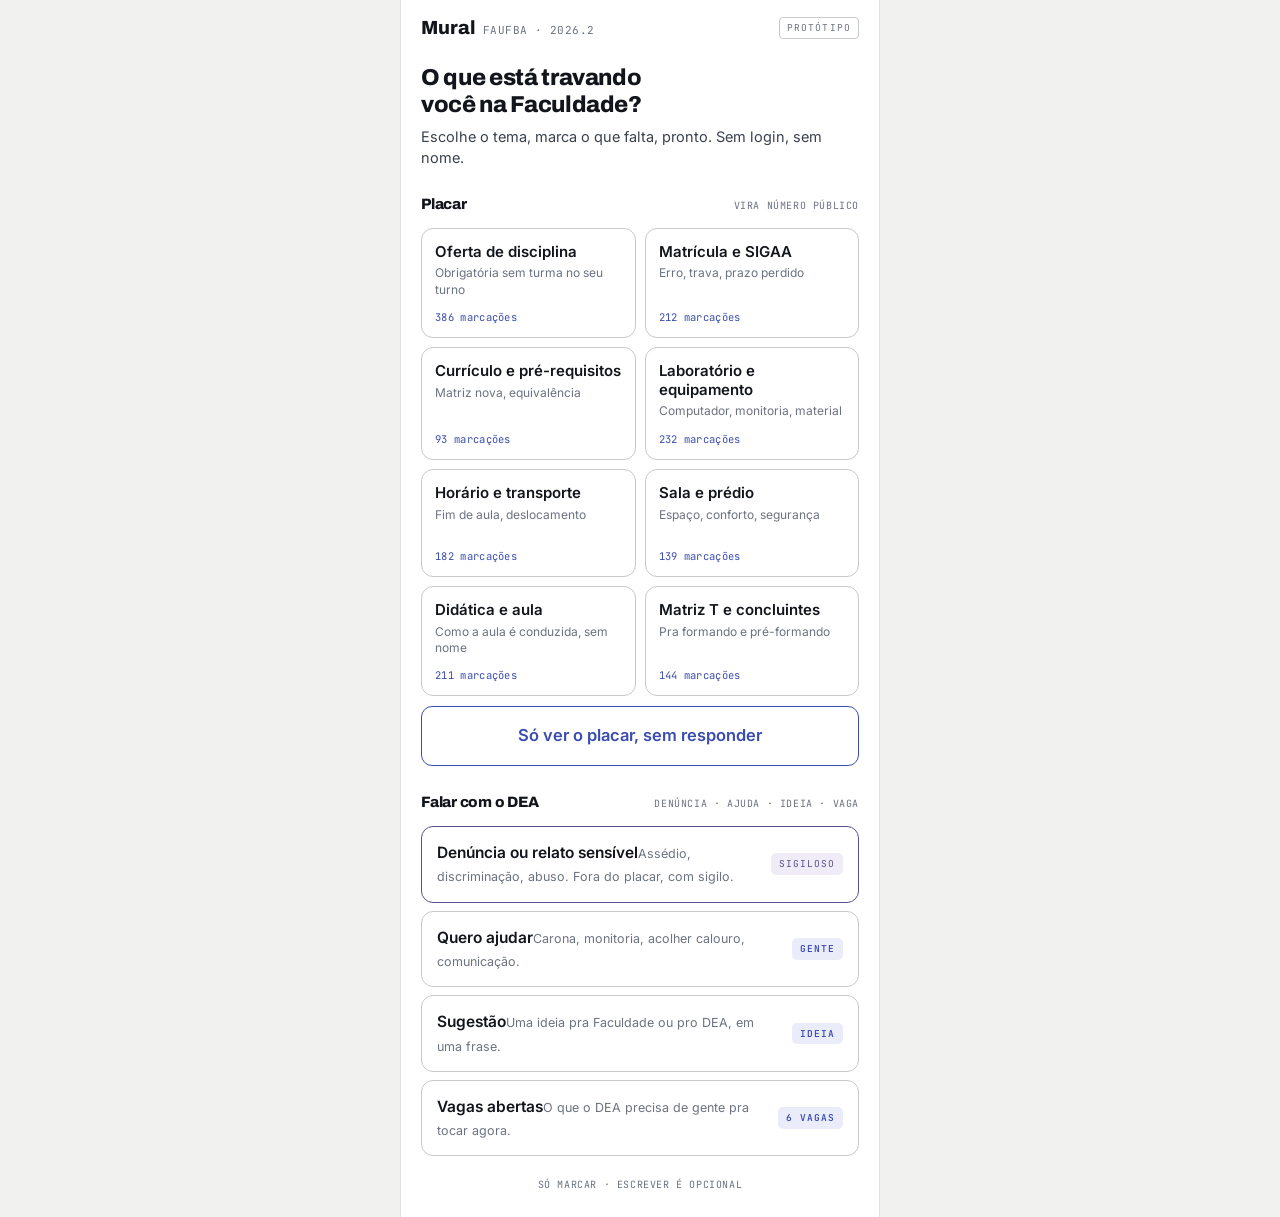
==== commit ec15e603: "Mural: adiciona tema Matriz T e concluintes Ata da CAC de 11/09/2026 registra que a Coordenação Acad" ====
--- a/placar/index.html
+++ b/placar/index.html
@@ -405,7 +405,16 @@
         {n:'Sem cronograma ou plano de curso',c:{manha:8,tarde:9,noite:17}},
         {n:'Aula só expositiva, sem prática',c:{manha:7,tarde:8,noite:14}},
         {n:'Não responde e-mail nem SIGAA',c:{manha:9,tarde:12,noite:21}},
-        {n:'Conteúdo diferente da ementa',c:{manha:4,tarde:6,noite:9}}]}
+        {n:'Conteúdo diferente da ementa',c:{manha:4,tarde:6,noite:9}}]},
+    { id:'matrizt', n:'Matriz T e concluintes', d:'Pra formando e pré-formando', turno:false, q:'O que trava você na reta final do curso?',
+      note:'É a mesma pesquisa que a Coordenação Acadêmica decidiu fazer em reunião de 11/09, sobre a Matriz T. Aqui ela já sai em formato de painel, pronta antes da janela de 05 a 16/10.',
+      items:[
+        {n:'Não sei quantas horas do Ateliê Complementar contam',c:29},
+        {n:'SIGAA não me reconhece como concluinte',c:34},
+        {n:'Dúvida entre ficar na Matriz T ou ir pra Matriz Nova',c:22},
+        {n:'Sem prioridade de vaga sendo concluinte',c:26},
+        {n:'Dúvida sobre trancamento do TFG e o que fica no histórico',c:18},
+        {n:'Não sei se as 200h de extensão já foram integralizadas',c:15}]}
   ];
   var vagas = [
     {n:'Rádio',d:'Um programa por semana, gravado no celular',c:4,on:false},
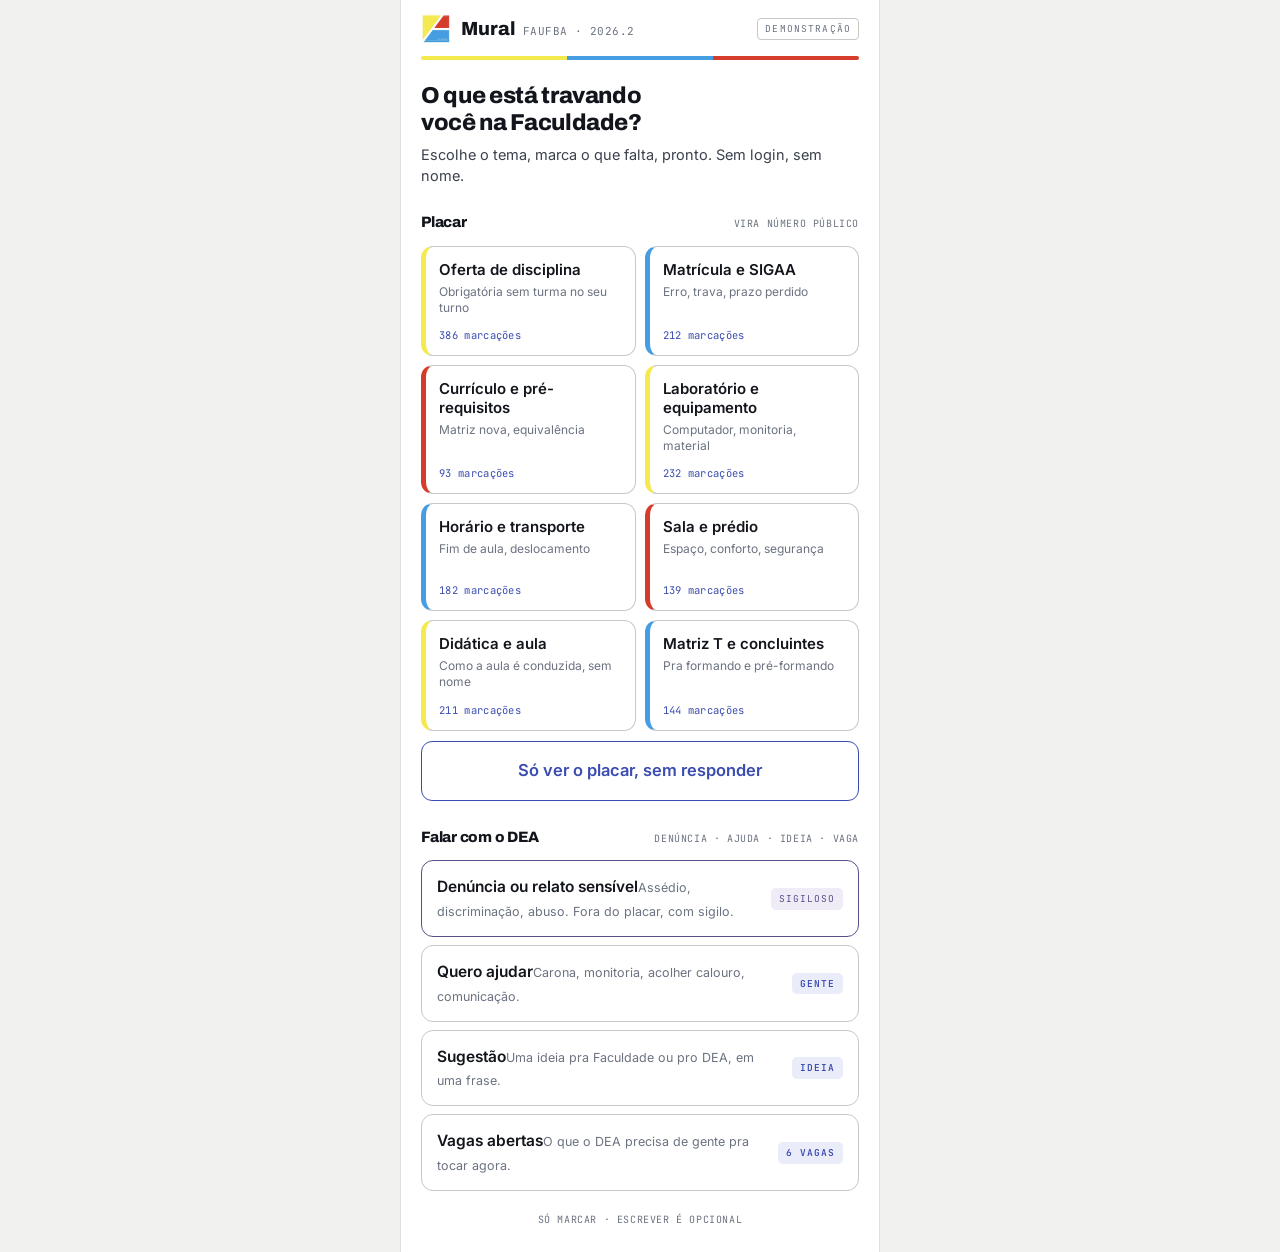
==== commit 8f432eb3: "Mural: identidade do DEA, ligacao com planilha do Google e manual - Cabecalho com a marca do DEA e r" ====
--- a/placar/index.html
+++ b/placar/index.html
@@ -4,7 +4,7 @@
 <meta charset="utf-8">
 <meta name="viewport" content="width=device-width,initial-scale=1">
 <meta name="robots" content="noindex">
-<meta name="description" content="Protótipo do Mural FAUFBA. Só teste, nada é enviado.">
+<meta name="description" content="Mural FAUFBA. O que trava o estudante vira numero publico.">
 <style>[hidden]{display:none!important}img{max-width:100%}</style>
 <title>Mural</title>
 <link rel="stylesheet" href="https://fonts.googleapis.com/css2?family=Archivo:wght@700;800;900&family=Inter:wght@400;500;600;700&family=JetBrains+Mono:wght@400;500;600&display=swap">
@@ -16,6 +16,7 @@
   --calm:#5B4E8C; --calm-soft:#EFECF7;
   --ink:#12151B; --ink-2:#3A414C; --ink-3:#6B7280;
   --bg:#F1F2F0; --card:#FFFFFF; --tint:#F5F6F4; --line:#DFE1DE; --line-2:#C6C9C5;
+  --dea-y:#F4EA4D; --dea-b:#469DE2; --dea-r:#D53C2C; --dea-deep:#1B6CA8;
   --f-display:'Archivo',system-ui,sans-serif; --f-body:'Inter',system-ui,sans-serif; --f-mono:'JetBrains Mono',ui-monospace,monospace;
 }
 @media (prefers-color-scheme: dark){
@@ -25,6 +26,7 @@
     --calm:#A99CE0; --calm-soft:#26213A;
     --ink:#EDEFF2; --ink-2:#B3B9C2; --ink-3:#7F8794;
     --bg:#0F1216; --card:#171B21; --tint:#1C2128; --line:#252A31; --line-2:#333940;
+    --dea-deep:#6FB6EC;
   }
 }
 :root[data-theme="dark"]{
@@ -33,6 +35,7 @@
   --calm:#A99CE0; --calm-soft:#26213A;
   --ink:#EDEFF2; --ink-2:#B3B9C2; --ink-3:#7F8794;
   --bg:#0F1216; --card:#171B21; --tint:#1C2128; --line:#252A31; --line-2:#333940;
+  --dea-deep:#6FB6EC;
 }
 :root[data-theme="light"]{
   --dawn:#B8891F; --noon:#3F7D62; --night:#3A4CB0; --night-soft:#EAECFA;
@@ -40,6 +43,7 @@
   --calm:#5B4E8C; --calm-soft:#EFECF7;
   --ink:#12151B; --ink-2:#3A414C; --ink-3:#6B7280;
   --bg:#F1F2F0; --card:#FFFFFF; --tint:#F5F6F4; --line:#DFE1DE; --line-2:#C6C9C5;
+  --dea-deep:#1B6CA8;
 }
 @media (prefers-reduced-motion: reduce){*{transition:none!important;animation:none!important}}
 
@@ -53,10 +57,18 @@
 .app{max-width:480px;margin:0 auto;min-height:100vh;display:flex;flex-direction:column;background:var(--card);
   border-left:1px solid var(--line);border-right:1px solid var(--line)}
 @media(max-width:520px){.app{border:0}}
-.top{display:flex;justify-content:space-between;align-items:center;padding:14px 20px 0}
+.top{display:flex;justify-content:space-between;align-items:center;gap:12px;padding:14px 20px 0}
+.mark{display:flex;align-items:center;gap:10px;min-width:0}
+.mark img{width:30px;height:30px;display:block;border-radius:3px;flex:none}
 .brand{font-family:var(--f-display);font-weight:800;font-size:19px}
 .brand small{font-family:var(--f-mono);font-weight:400;font-size:11px;color:var(--ink-3);margin-left:8px;letter-spacing:.04em}
-.proto{font-family:var(--f-mono);font-size:9.5px;letter-spacing:.12em;text-transform:uppercase;color:var(--ink-3);border:1px solid var(--line-2);padding:3px 7px;border-radius:4px}
+.proto{font-family:var(--f-mono);font-size:9.5px;letter-spacing:.12em;text-transform:uppercase;color:var(--ink-3);border:1px solid var(--line-2);padding:3px 7px;border-radius:4px;white-space:nowrap}
+.proto.live{color:var(--ok);border-color:var(--ok)}
+.rule{display:flex;height:4px;margin:12px 20px 0;border-radius:2px;overflow:hidden}
+.rule i{flex:1}
+.rule i:nth-child(1){background:var(--dea-y)}
+.rule i:nth-child(2){background:var(--dea-b)}
+.rule i:nth-child(3){background:var(--dea-r)}
 
 .scr{display:none;flex:1;flex-direction:column;padding:0 20px 24px}
 .scr.on{display:flex}
@@ -79,10 +91,13 @@
 .grp h2{font-size:15px;font-weight:800}
 .grp small{font-family:var(--f-mono);font-size:10px;color:var(--ink-3);letter-spacing:.06em}
 .themes{display:grid;grid-template-columns:1fr 1fr;gap:9px;margin-top:12px}
-.theme{background:var(--card);border:1.5px solid var(--line-2);border-radius:12px;padding:14px 13px 12px;text-align:left;display:flex;flex-direction:column;gap:4px;min-height:108px}
+.theme{background:var(--card);border:1.5px solid var(--line-2);border-left-width:5px;border-radius:12px;padding:14px 13px 12px;text-align:left;display:flex;flex-direction:column;gap:4px;min-height:108px}
 .theme .n{font-weight:600;font-size:15px;line-height:1.25}
 .theme .d{font-size:12px;color:var(--ink-3);line-height:1.35}
 .theme .c{margin-top:auto;font-family:var(--f-mono);font-size:10.5px;color:var(--night);letter-spacing:.03em;padding-top:8px}
+.theme:nth-child(3n+1){border-left-color:var(--dea-y)}
+.theme:nth-child(3n+2){border-left-color:var(--dea-b)}
+.theme:nth-child(3n+3){border-left-color:var(--dea-r)}
 .rows{display:flex;flex-direction:column;gap:8px;margin-top:12px}
 .row{width:100%;background:var(--card);border:1.5px solid var(--line-2);border-radius:12px;padding:14px 15px;text-align:left;display:grid;grid-template-columns:1fr auto;gap:10px;align-items:center;min-height:64px}
 .row .n{font-weight:600;font-size:15.5px}
@@ -187,11 +202,21 @@
 </head>
 <body>
 
+<script>
+/* ===================================================================
+   UMA LINHA PRA LIGAR O MURAL NA PLANILHA DO DEA.
+   Cole entre as aspas a URL do aplicativo da web do Apps Script.
+   Vazio = modo demonstração, nada sai do navegador.
+   =================================================================== */
+window.MURAL_CFG = { endpoint: "" };
+</script>
+
 <div class="app">
   <div class="top">
-    <div class="brand">Mural<small>FAUFBA · 2026.2</small></div>
-    <span class="proto">protótipo</span>
+    <div class="mark"><img src="[data-uri]" alt="DEA FAUFBA"><div class="brand">Mural<small>FAUFBA · 2026.2</small></div></div>
+    <span class="proto" id="modo">demonstração</span>
   </div>
+  <div class="rule" aria-hidden="true"><i></i><i></i><i></i></div>
 
   <!-- S0 HOME -->
   <section class="scr on" id="s0" aria-label="Início">
@@ -273,7 +298,7 @@
     <div id="pl-vagas" hidden>
       <div class="tw" style="margin-top:14px"><table><thead><tr><th>Vaga</th><th style="text-align:right">Interessados</th></tr></thead><tbody id="vagas-body"></tbody></table></div>
     </div>
-    <p class="note">Qualquer pessoa abre esta tela. Aluno, Colegiado, Direção. Denúncias nunca aparecem aqui. Neste protótipo os números são ilustrativos e só mudam dentro desta sessão.</p>
+    <p class="note" id="pl-note">Qualquer pessoa abre esta tela. Aluno, Colegiado, Direção. Denúncias nunca aparecem aqui. Neste protótipo os números são ilustrativos e só mudam dentro desta sessão.</p>
     <div class="acts"><button type="button" class="btn" data-home>Responder</button></div>
   </section>
 
@@ -283,7 +308,7 @@
     <div class="tname calm">Denúncia ou relato sensível</div>
     <h1 class="q" style="margin-top:8px">O que aconteceu fica só com quem recebe.</h1>
     <div class="ban sig"><b>Isto não entra no placar.</b> Na versão real, chega a uma pessoa da gestão definida pelo DEA, com sigilo, e você escolhe se quer ser contatado.</div>
-    <div class="ban proto"><b>Protótipo: nada aqui é enviado a ninguém.</b> Se você precisa relatar algo agora, use um canal real:
+    <div class="ban proto" id="den-proto"><b id="den-proto-b">Protótipo: nada aqui é enviado a ninguém.</b> Se você precisa relatar algo agora, use um canal real:
       <ul><li><b>Ouvidoria da UFBA</b></li><li><b>180</b> · violência contra a mulher</li><li><b>100</b> · direitos humanos</li><li><b>188</b> · CVV, apoio emocional, 24h</li></ul></div>
     <div class="lbl">O que aconteceu</div>
     <div class="chips-w" id="den-tipo" role="group" aria-label="Tipo"></div>
@@ -427,6 +452,67 @@
   var relatos = [], sugestoes = [];
   var cur = null, turno = null, sel = [], t0 = null, placarView = 'oferta';
   var $ = function(id){ return document.getElementById(id); };
+
+  /* ===== LIGAÇÃO COM A PLANILHA DO DEA ===== */
+  var CFG = window.MURAL_CFG || {};
+  var LIVE = !!(CFG.endpoint && CFG.endpoint.indexOf('http') === 0);
+  function envia(dados){
+    if(!LIVE) return;
+    try{
+      fetch(CFG.endpoint, { method:'POST', mode:'no-cors', cache:'no-store',
+        headers:{'Content-Type':'text/plain;charset=utf-8'}, body: JSON.stringify(dados) })
+        .catch(function(){});
+    }catch(e){}
+  }
+  function puxa(pronto){
+    if(!LIVE){ pronto(null); return; }
+    var fn = '__mural' + Date.now(), sc = document.createElement('script');
+    var tmr = setTimeout(function(){ limpa(); pronto(null); }, 9000);
+    function limpa(){ window[fn] = undefined; if(sc.parentNode) sc.parentNode.removeChild(sc); }
+    window[fn] = function(d){ clearTimeout(tmr); limpa(); pronto(d); };
+    sc.onerror = function(){ clearTimeout(tmr); limpa(); pronto(null); };
+    sc.src = CFG.endpoint + (CFG.endpoint.indexOf('?') < 0 ? '?' : '&') + 'cb=' + fn + '&t=' + Date.now();
+    document.head.appendChild(sc);
+  }
+  function zera(){
+    themes.forEach(function(th){ th.items.forEach(function(it){
+      if(th.turno){ it.c.manha=0; it.c.tarde=0; it.c.noite=0; } else it.c=0; }); });
+    vagas.forEach(function(v){ v.c=0; v.on=false; });
+    sugestoes = [];
+  }
+  function aplica(d){
+    if(!d) return;
+    if(d.placar) themes.forEach(function(th){
+      var m = d.placar[th.id]; if(!m) return;
+      th.items.forEach(function(it){
+        var v = m[it.n]; if(!v) return;
+        if(th.turno){ it.c.manha=v.manha||0; it.c.tarde=v.tarde||0; it.c.noite=v.noite||0; }
+        else it.c = v.total||0;
+      });
+    });
+    if(d.vagas) vagas.forEach(function(v){ if(d.vagas[v.n]!==undefined) v.c = d.vagas[v.n]; });
+    if(d.sugestoes) sugestoes = d.sugestoes.slice(0,40).map(function(x){ return {t:x.t, h:!!x.h}; });
+    if(d.relatos) relatos = d.relatos.slice(0,40).map(function(x){ return {th:x.th, t:x.t}; });
+  }
+  function pintaHome(){
+    themes.forEach(function(th){
+      var el = document.querySelector('#theme-' + th.id + ' .c');
+      if(el) el.textContent = sum(th) + ' marcações';
+    });
+    vagasCnt();
+  }
+  function modo(){
+    var b = $('modo');
+    if(LIVE){ b.textContent='no ar'; b.className='proto live'; }
+    else { b.textContent='demonstração'; b.className='proto'; }
+    $('den-proto-b').textContent = LIVE
+      ? 'Este canal está no ar. O que você escrever chega só a quem o DEA definiu.'
+      : 'Demonstração: nada aqui é enviado a ninguém.';
+    $('pl-note').textContent = LIVE
+      ? 'Qualquer pessoa abre esta tela. Aluno, Colegiado, Direção. Denúncias nunca aparecem aqui. Os números são as respostas reais deste semestre.'
+      : 'Qualquer pessoa abre esta tela. Aluno, Colegiado, Direção. Denúncias nunca aparecem aqui. Nesta demonstração os números são ilustrativos e só mudam dentro desta sessão.';
+  }
+
   function show(id){ document.querySelectorAll('.scr').forEach(function(s){ s.classList.toggle('on', s.id===id); }); window.scrollTo(0,0); }
   function sum(th){ return th.items.reduce(function(a,it){ return a + (th.turno ? it.c.manha+it.c.tarde+it.c.noite : it.c); },0); }
   function total(){ return themes.reduce(function(a,th){ return a+sum(th); },0); }
@@ -500,6 +586,8 @@
     var m=$('meta');
     if(cur.id==='oferta'){ if(n>=MIN){ m.className='meta ok'; m.textContent='Turma mínima: '+MIN+'. A demanda do '+TN[turno].toLowerCase()+' já passa disso.'; } else { m.className='meta warn'; m.textContent='Turma mínima: '+MIN+'. Faltam '+(MIN-n)+' no '+TN[turno].toLowerCase()+'.'; } }
     else { m.className='meta neu'; m.textContent=n+' pessoa'+(n===1?'':'s')+' já marcaram isso neste semestre.'; }
+    envia({ tipo:'placar', tema:cur.id, temaNome:cur.n, turno:turno||'', extra:txt,
+            itens: pk.map(function(it){ return it.n; }) });
     placarView=cur.id; show('s2');
   });
   $('go-placar').addEventListener('click', function(){ renderPlacar(); show('s3'); });
@@ -557,6 +645,9 @@
       more: seg==='Quero ser contatado' ? 'Na versão real, alguém da gestão entra em contato pelo canal que você deixou.' : seg==='Quero orientação sobre canais oficiais' ? 'Na versão real, você recebe os caminhos formais da UFBA por escrito, sem precisar contar de novo.' : 'Fica registrado, e ninguém vai te procurar.',
       ban: '<div class="ban proto"><b>Protótipo: nada foi enviado.</b> Se você precisa relatar agora: <b>Ouvidoria da UFBA</b> · <b>180</b> violência contra a mulher · <b>100</b> direitos humanos · <b>188</b> CVV, 24h.</div>',
       primary:null });
+    envia({ tipo:'relato', oque:picked('den-tipo'), onde:picked('den-onde'), seguir:seg,
+            contato: seg==='Quero ser contatado' ? $('den-contato').value.trim() : '',
+            texto: $('den-txt').value.trim() });
     ['den-tipo','den-onde','den-seg'].forEach(function(c){ Array.prototype.forEach.call($(c).children, function(x){ x.setAttribute('aria-pressed','false'); }); });
     $('den-txt').value=''; $('den-n').textContent='0 / 300'; $('den-contato').value=''; $('den-ct').hidden=true; denGate();
   });
@@ -569,6 +660,7 @@
   $('help-send').addEventListener('click', function(){
     var como=picked('help-como');
     okScreen({ big:'Anotado.', lead:'Você topou '+como.length+' coisa'+(como.length>1?'s':'')+': '+como.join(', ').toLowerCase()+'.', more:'Quando aparecer algo do seu jeito, alguém do DEA chama. Sem lista de espera, sem formulário depois.', ban:'', primary:'vagas' });
+    envia({ tipo:'ajudar', como:como, tempo:picked('help-tempo')[0]||'', contato:$('help-contato').value.trim() });
     ['help-como','help-tempo'].forEach(function(c){ Array.prototype.forEach.call($(c).children, function(x){ x.setAttribute('aria-pressed','false'); }); }); $('help-contato').value=''; helpGate();
   });
 
@@ -579,6 +671,7 @@
   $('sug-send').addEventListener('click', function(){
     var t=$('sug-txt').value.trim(), h=$('sug-ajudo').getAttribute('aria-pressed')==='true';
     sugestoes.unshift({t:t,h:h});
+    envia({ tipo:'sugestao', texto:t, ajudo:h });
     okScreen({ big:'Recebida.', lead:'Sua ideia entrou no placar, na aba Sugestões.', more: h?'E você marcou que pode ajudar a fazer. Isso conta.':'', ban:'', primary:'sug' });
     $('sug-txt').value=''; $('sug-n').textContent='0 / 200'; $('sug-ajudo').setAttribute('aria-pressed','false'); $('sug-send').disabled=true;
   });
@@ -591,9 +684,16 @@
       var b=document.createElement('button'); b.type='button'; b.className='opt'; b.id='vaga-'+i; b.setAttribute('aria-pressed', v.on?'true':'false');
       b.innerHTML='<span class="bx"></span><span><span class="tx" style="display:block;font-weight:600"></span><span class="d" style="display:block;font-size:12.5px;color:var(--ink-3);font-weight:400"></span></span><span class="cnt"></span>';
       b.querySelector('.tx').textContent=v.n; b.querySelector('.d').textContent=v.d; b.querySelector('.cnt').textContent=v.c+' interessados';
-      b.addEventListener('click', function(){ v.on=!v.on; v.c+= v.on?1:-1; b.setAttribute('aria-pressed',v.on?'true':'false'); b.querySelector('.cnt').textContent=v.c+' interessados'; });
+      b.addEventListener('click', function(){ v.on=!v.on; v.c+= v.on?1:-1; b.setAttribute('aria-pressed',v.on?'true':'false'); b.querySelector('.cnt').textContent=v.c+' interessados'; if(v.on) envia({ tipo:'vaga', vaga:v.n }); });
       el.appendChild(b);
     });
+  }
+
+  /* BOOT */
+  modo();
+  if(LIVE){
+    zera(); pintaHome();
+    puxa(function(d){ aplica(d); pintaHome(); if(document.querySelector('.scr.on').id==='s3') renderPlacar(); });
   }
 
   /* OK SCREEN */
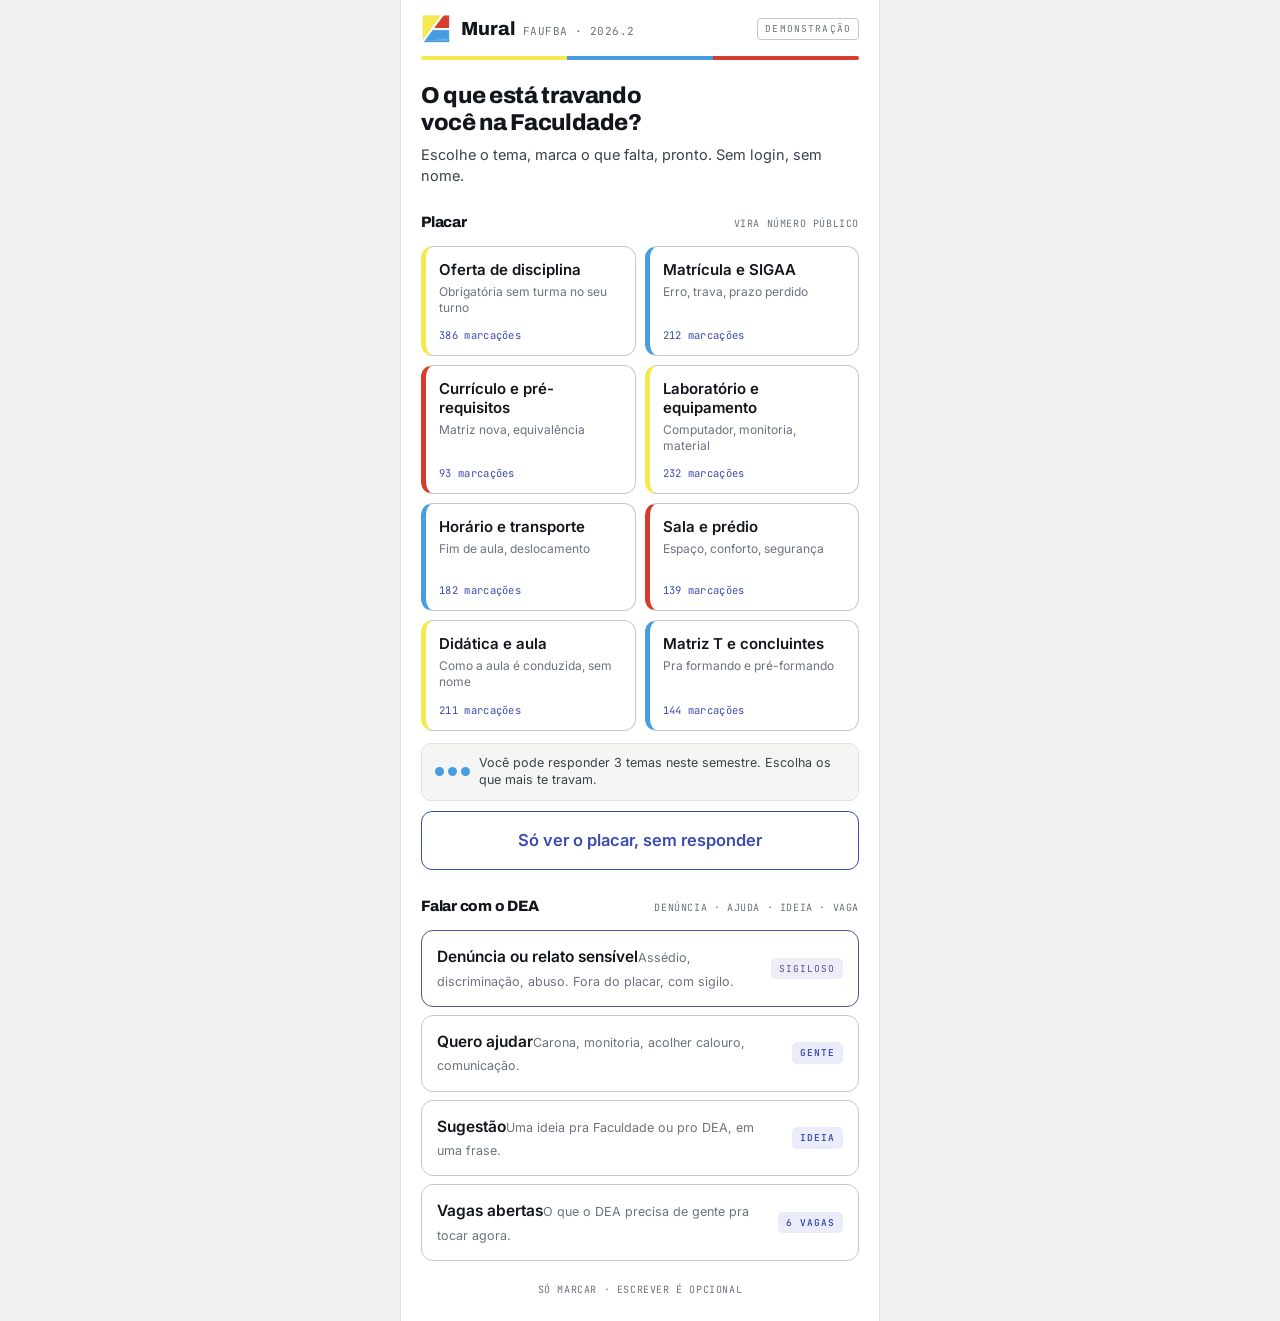
==== commit b68ec1bb: "Mural: teto de tres temas por pessoa por semestre Cada aparelho gera um codigo aleatorio de doze car" ====
--- a/placar/index.html
+++ b/placar/index.html
@@ -98,6 +98,13 @@
 .theme:nth-child(3n+1){border-left-color:var(--dea-y)}
 .theme:nth-child(3n+2){border-left-color:var(--dea-b)}
 .theme:nth-child(3n+3){border-left-color:var(--dea-r)}
+.cota{display:flex;align-items:center;gap:9px;margin-top:12px;padding:11px 13px;border:1px solid var(--line);
+  border-radius:10px;background:var(--tint);font-size:12.5px;color:var(--ink-2);line-height:1.35}
+.cota .pips{display:flex;gap:4px;flex:none}
+.cota .pips i{width:9px;height:9px;border-radius:50%;background:var(--dea-b);display:block}
+.cota .pips i.off{background:var(--line-2)}
+.cota.zero{border-color:var(--dea-r);background:var(--alert-soft)}
+.cota.zero .pips i{background:var(--line-2)}
 .rows{display:flex;flex-direction:column;gap:8px;margin-top:12px}
 .row{width:100%;background:var(--card);border:1.5px solid var(--line-2);border-radius:12px;padding:14px 15px;text-align:left;display:grid;grid-template-columns:1fr auto;gap:10px;align-items:center;min-height:64px}
 .row .n{font-weight:600;font-size:15.5px}
@@ -208,7 +215,11 @@
    Cole entre as aspas a URL do aplicativo da web do Apps Script.
    Vazio = modo demonstração, nada sai do navegador.
    =================================================================== */
-window.MURAL_CFG = { endpoint: "" };
+window.MURAL_CFG = {
+  endpoint: "",      // URL do Apps Script, terminada em /exec
+  semestre: "2026.2",// muda uma vez por semestre; zera a cota de todo mundo
+  limite: 3          // quantos temas cada pessoa pode responder no semestre
+};
 </script>
 
 <div class="app">
@@ -224,6 +235,7 @@
     <p class="sub">Escolhe o tema, marca o que falta, pronto. Sem login, sem nome.</p>
     <div class="grp"><h2>Placar</h2><small>VIRA NÚMERO PÚBLICO</small></div>
     <div class="themes" id="themes" role="group" aria-label="Temas do placar"></div>
+    <div class="cota" id="cota"><span class="pips" id="cota-pips" aria-hidden="true"></span><span id="cota-txt"></span></div>
     <button type="button" class="btn ghost" id="home-placar" style="margin-top:10px">Só ver o placar, sem responder</button>
 
     <div class="grp"><h2>Falar com o DEA</h2><small>DENÚNCIA · AJUDA · IDEIA · VAGA</small></div>
@@ -259,6 +271,7 @@
         <small class="cnt-s" id="extra-n">0 / 90</small>
       </div>
     </div>
+    <div class="ban proto" id="sem-cota" hidden><b>Você já respondeu seus temas deste semestre.</b> Isso existe pra um aparelho só não inflar o placar. Você continua podendo ver o placar, mandar sugestão, se oferecer pra uma vaga e usar o canal sigiloso.</div>
     <div class="send"><button type="button" class="btn" id="send" disabled>Enviar</button><div class="foot">SEM LOGIN · SEM NOME · SÓ MARCAR</div></div>
   </section>
 
@@ -449,15 +462,61 @@
     {n:'Acolhimento de calouros',d:'Receber quem chega, tirar dúvida',c:7,on:false},
     {n:'Comunicação',d:'Posts, cartazes, lista',c:5,on:false}
   ];
-  var relatos = [], sugestoes = [];
+  var relatos = [], sugestoes = [], PESSOAS = 0, EXCLUIDAS = 0;
   var cur = null, turno = null, sel = [], t0 = null, placarView = 'oferta';
   var $ = function(id){ return document.getElementById(id); };
 
-  /* ===== LIGAÇÃO COM A PLANILHA DO DEA ===== */
+  /* ===== IDENTIDADE PSEUDÔNIMA E COTA DO SEMESTRE =====
+     Um código aleatório por aparelho. Não tem nome, matrícula nem e-mail
+     dentro dele. Serve pra contar quantos temas a mesma pessoa respondeu
+     e pra segurar o teto do semestre. A denúncia nunca carrega este código. */
   var CFG = window.MURAL_CFG || {};
+  var SEM = CFG.semestre || '2026.2';
+  var LIM = CFG.limite || 3;
+  function guarda(k,v){ try{ localStorage.setItem(k,v); }catch(e){} }
+  function le(k){ try{ return localStorage.getItem(k); }catch(e){ return null; } }
+  var MEU_ID = (function(){
+    var k = 'mural_id', v = le(k);
+    if(!v){
+      v = '';
+      var abc = 'abcdefghijkmnopqrstuvwxyz23456789';
+      if(window.crypto && crypto.getRandomValues){
+        var a = new Uint8Array(12); crypto.getRandomValues(a);
+        for(var i=0;i<12;i++) v += abc[a[i] % abc.length];
+      } else {
+        for(var j=0;j<12;j++) v += abc[Math.floor(Math.random()*abc.length)];
+      }
+      guarda(k,v);
+    }
+    return v;
+  })();
+  function usados(){ return parseInt(le('mural_usos_'+SEM) || '0', 10) || 0; }
+  function gastaUma(){ guarda('mural_usos_'+SEM, String(usados()+1)); }
+  function restam(){ return Math.max(0, LIM - usados()); }
+  function pintaCota(){
+    var r = restam(), box = $('cota'), pips = $('cota-pips');
+    pips.innerHTML = '';
+    for(var i=0;i<LIM;i++){
+      var d = document.createElement('i');
+      if(i >= r) d.className = 'off';
+      pips.appendChild(d);
+    }
+    box.className = r === 0 ? 'cota zero' : 'cota';
+    $('cota-txt').textContent = r === LIM
+      ? 'Você pode responder ' + LIM + ' temas neste semestre. Escolha os que mais te travam.'
+      : r > 0
+        ? 'Restam ' + r + ' tema' + (r>1?'s':'') + ' pra você responder em ' + SEM + '.'
+        : 'Você já respondeu seus ' + LIM + ' temas de ' + SEM + '. O placar continua aberto, e falar com o DEA também.';
+  }
   var LIVE = !!(CFG.endpoint && CFG.endpoint.indexOf('http') === 0);
   function envia(dados){
     if(!LIVE) return;
+    /* A denúncia e o 'quero ajudar' saem sem código nenhum. O primeiro porque
+       precisa ser anônimo de verdade, o segundo porque pode levar contato,
+       e contato mais código ligaria as respostas do placar a uma pessoa. */
+    if(dados.tipo !== 'relato' && dados.tipo !== 'ajudar'){
+      dados.id = MEU_ID; dados.semestre = SEM;
+    }
     try{
       fetch(CFG.endpoint, { method:'POST', mode:'no-cors', cache:'no-store',
         headers:{'Content-Type':'text/plain;charset=utf-8'}, body: JSON.stringify(dados) })
@@ -493,8 +552,10 @@
     if(d.vagas) vagas.forEach(function(v){ if(d.vagas[v.n]!==undefined) v.c = d.vagas[v.n]; });
     if(d.sugestoes) sugestoes = d.sugestoes.slice(0,40).map(function(x){ return {t:x.t, h:!!x.h}; });
     if(d.relatos) relatos = d.relatos.slice(0,40).map(function(x){ return {th:x.th, t:x.t}; });
+    PESSOAS = d.pessoas || 0; EXCLUIDAS = d.excluidas || 0;
   }
   function pintaHome(){
+    pintaCota();
     themes.forEach(function(th){
       var el = document.querySelector('#theme-' + th.id + ' .c');
       if(el) el.textContent = sum(th) + ' marcações';
@@ -561,12 +622,15 @@
       list.appendChild(b);
     });
     $('extra').value=''; $('extra-n').textContent='0 / 90'; $('extra-f').classList.remove('on');
+    var fim = restam()===0;
+    $('sem-cota').hidden = !fim;
+    $('send').textContent = fim ? 'Cota do semestre encerrada' : 'Enviar';
     gate(); show('s1');
   }
   $('turnos').addEventListener('click', function(e){ var b=e.target.closest('.turno'); if(!b) return; turno=b.getAttribute('data-t'); document.querySelectorAll('.turno').forEach(function(x){ x.setAttribute('aria-pressed',x===b?'true':'false'); }); gate(); });
   $('extra-t').addEventListener('click', function(){ var f=$('extra-f'); f.classList.toggle('on'); if(f.classList.contains('on')) $('extra').focus(); });
   $('extra').addEventListener('input', function(){ $('extra-n').textContent=this.value.length+' / 90'; });
-  function gate(){ send.disabled=!(sel.length>0 && (!cur.turno||turno)); }
+  function gate(){ send.disabled = !(sel.length>0 && (!cur.turno||turno)) || restam()===0; }
   send.addEventListener('click', function(){
     var secs=Math.max(1,Math.round((Date.now()-t0)/1000));
     var pk=sel.map(function(i){ return cur.items[i]; });
@@ -588,6 +652,7 @@
     else { m.className='meta neu'; m.textContent=n+' pessoa'+(n===1?'':'s')+' já marcaram isso neste semestre.'; }
     envia({ tipo:'placar', tema:cur.id, temaNome:cur.n, turno:turno||'', extra:txt,
             itens: pk.map(function(it){ return it.n; }) });
+    gastaUma(); pintaCota();
     placarView=cur.id; show('s2');
   });
   $('go-placar').addEventListener('click', function(){ renderPlacar(); show('s3'); });
@@ -628,7 +693,12 @@
       var mine=relatos.filter(function(r){return r.th===th.n;}).slice(0,5); $('rel').hidden=mine.length===0;
       var rl=$('rel-list'); rl.innerHTML=''; mine.forEach(function(r){ var li=document.createElement('li'); li.textContent=r.t; var sm=document.createElement('small'); sm.textContent='AGORA · SEM NOME'; li.appendChild(sm); rl.appendChild(li); });
     }
-    $('upd').textContent='atualizado agora · sessão local';
+    if(LIVE){
+      var t = 'atualizado agora';
+      if(PESSOAS) t += ' · ' + PESSOAS + ' pessoa' + (PESSOAS>1?'s':'') + ' responderam';
+      if(EXCLUIDAS) t += ' · ' + EXCLUIDAS + ' acima do teto, fora da conta';
+      $('upd').textContent = t;
+    } else $('upd').textContent='atualizado agora · sessão local';
   }
 
   /* DENÚNCIA */
@@ -690,7 +760,7 @@
   }
 
   /* BOOT */
-  modo();
+  modo(); pintaCota();
   if(LIVE){
     zera(); pintaHome();
     puxa(function(d){ aplica(d); pintaHome(); if(document.querySelector('.scr.on').id==='s3') renderPlacar(); });
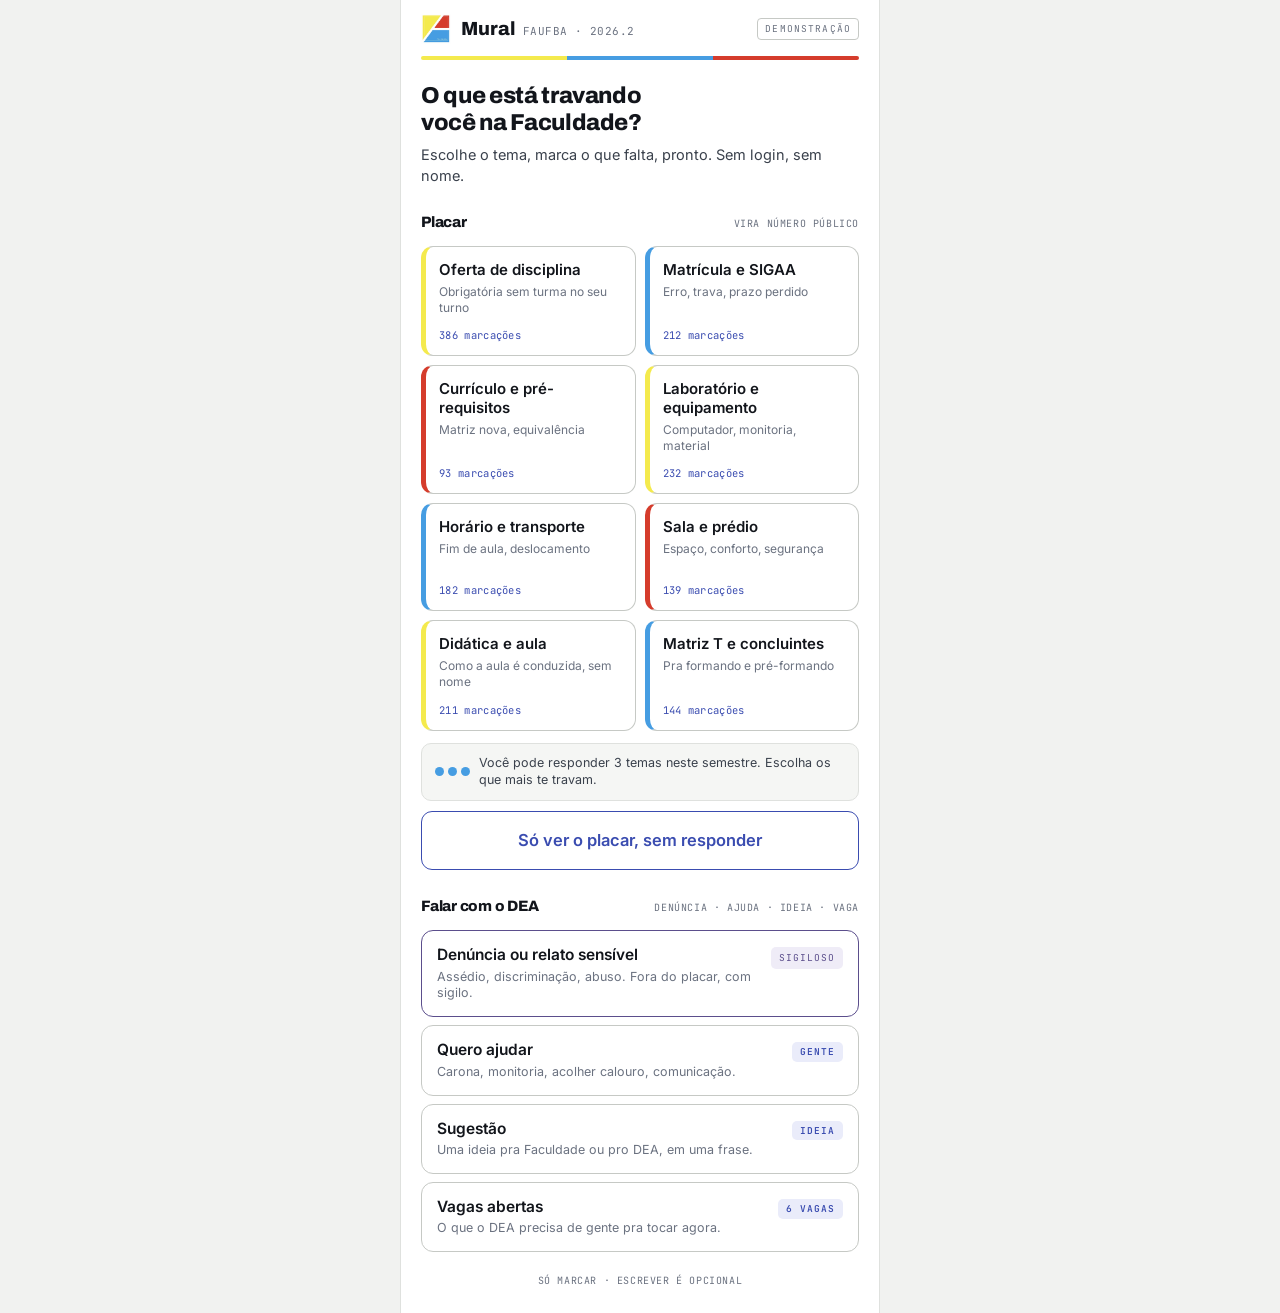
==== commit 3760e141: "Mural: descricao abaixo do nome e versao clara unica - Nome e descricao das linhas de "Falar com o D" ====
--- a/placar/index.html
+++ b/placar/index.html
@@ -4,6 +4,7 @@
 <meta charset="utf-8">
 <meta name="viewport" content="width=device-width,initial-scale=1">
 <meta name="robots" content="noindex">
+<meta name="color-scheme" content="light">
 <meta name="description" content="Mural FAUFBA. O que trava o estudante vira numero publico.">
 <style>[hidden]{display:none!important}img{max-width:100%}</style>
 <title>Mural</title>
@@ -17,25 +18,8 @@
   --ink:#12151B; --ink-2:#3A414C; --ink-3:#6B7280;
   --bg:#F1F2F0; --card:#FFFFFF; --tint:#F5F6F4; --line:#DFE1DE; --line-2:#C6C9C5;
   --dea-y:#F4EA4D; --dea-b:#469DE2; --dea-r:#D53C2C; --dea-deep:#1B6CA8;
+  color-scheme: light;
   --f-display:'Archivo',system-ui,sans-serif; --f-body:'Inter',system-ui,sans-serif; --f-mono:'JetBrains Mono',ui-monospace,monospace;
-}
-@media (prefers-color-scheme: dark){
-  :root:not([data-theme="light"]){
-    --dawn:#DEB558; --noon:#69AC8C; --night:#7C8BE0; --night-soft:#20243F;
-    --alert:#E0685A; --alert-soft:#331C19; --ok:#5FBF93; --ok-soft:#173026; --warn-soft:#3A2F14;
-    --calm:#A99CE0; --calm-soft:#26213A;
-    --ink:#EDEFF2; --ink-2:#B3B9C2; --ink-3:#7F8794;
-    --bg:#0F1216; --card:#171B21; --tint:#1C2128; --line:#252A31; --line-2:#333940;
-    --dea-deep:#6FB6EC;
-  }
-}
-:root[data-theme="dark"]{
-  --dawn:#DEB558; --noon:#69AC8C; --night:#7C8BE0; --night-soft:#20243F;
-  --alert:#E0685A; --alert-soft:#331C19; --ok:#5FBF93; --ok-soft:#173026; --warn-soft:#3A2F14;
-  --calm:#A99CE0; --calm-soft:#26213A;
-  --ink:#EDEFF2; --ink-2:#B3B9C2; --ink-3:#7F8794;
-  --bg:#0F1216; --card:#171B21; --tint:#1C2128; --line:#252A31; --line-2:#333940;
-  --dea-deep:#6FB6EC;
 }
 :root[data-theme="light"]{
   --dawn:#B8891F; --noon:#3F7D62; --night:#3A4CB0; --night-soft:#EAECFA;
@@ -47,6 +31,7 @@
 }
 @media (prefers-reduced-motion: reduce){*{transition:none!important;animation:none!important}}
 
+html{background:var(--bg)}
 body{margin:0;background:var(--bg);color:var(--ink);font-family:var(--f-body);font-size:16px;line-height:1.45;-webkit-font-smoothing:antialiased}
 h1,h2{font-family:var(--f-display);margin:0;letter-spacing:-.015em;text-wrap:balance}
 p{margin:0}
@@ -106,10 +91,11 @@
 .cota.zero{border-color:var(--dea-r);background:var(--alert-soft)}
 .cota.zero .pips i{background:var(--line-2)}
 .rows{display:flex;flex-direction:column;gap:8px;margin-top:12px}
-.row{width:100%;background:var(--card);border:1.5px solid var(--line-2);border-radius:12px;padding:14px 15px;text-align:left;display:grid;grid-template-columns:1fr auto;gap:10px;align-items:center;min-height:64px}
-.row .n{font-weight:600;font-size:15.5px}
-.row .d{font-size:12.5px;color:var(--ink-3);margin-top:2px;line-height:1.35}
-.row .tg{font-family:var(--f-mono);font-size:9.5px;letter-spacing:.1em;text-transform:uppercase;padding:4px 8px;border-radius:5px;white-space:nowrap}
+.row{width:100%;background:var(--card);border:1.5px solid var(--line-2);border-radius:12px;padding:14px 15px;text-align:left;display:grid;grid-template-columns:1fr auto;gap:10px 12px;align-items:start;min-height:64px}
+.row>span:first-child{min-width:0}
+.row .n{display:block;font-weight:600;font-size:15.5px;line-height:1.25}
+.row .d{display:block;font-size:12.5px;color:var(--ink-3);margin-top:4px;line-height:1.35}
+.row .tg{font-family:var(--f-mono);font-size:9.5px;letter-spacing:.1em;text-transform:uppercase;padding:4px 8px;border-radius:5px;white-space:nowrap;margin-top:2px}
 .row .tg.sig{background:var(--calm-soft);color:var(--calm)}
 .row .tg.n{background:var(--night-soft);color:var(--night)}
 .row.calm{border-color:var(--calm)}
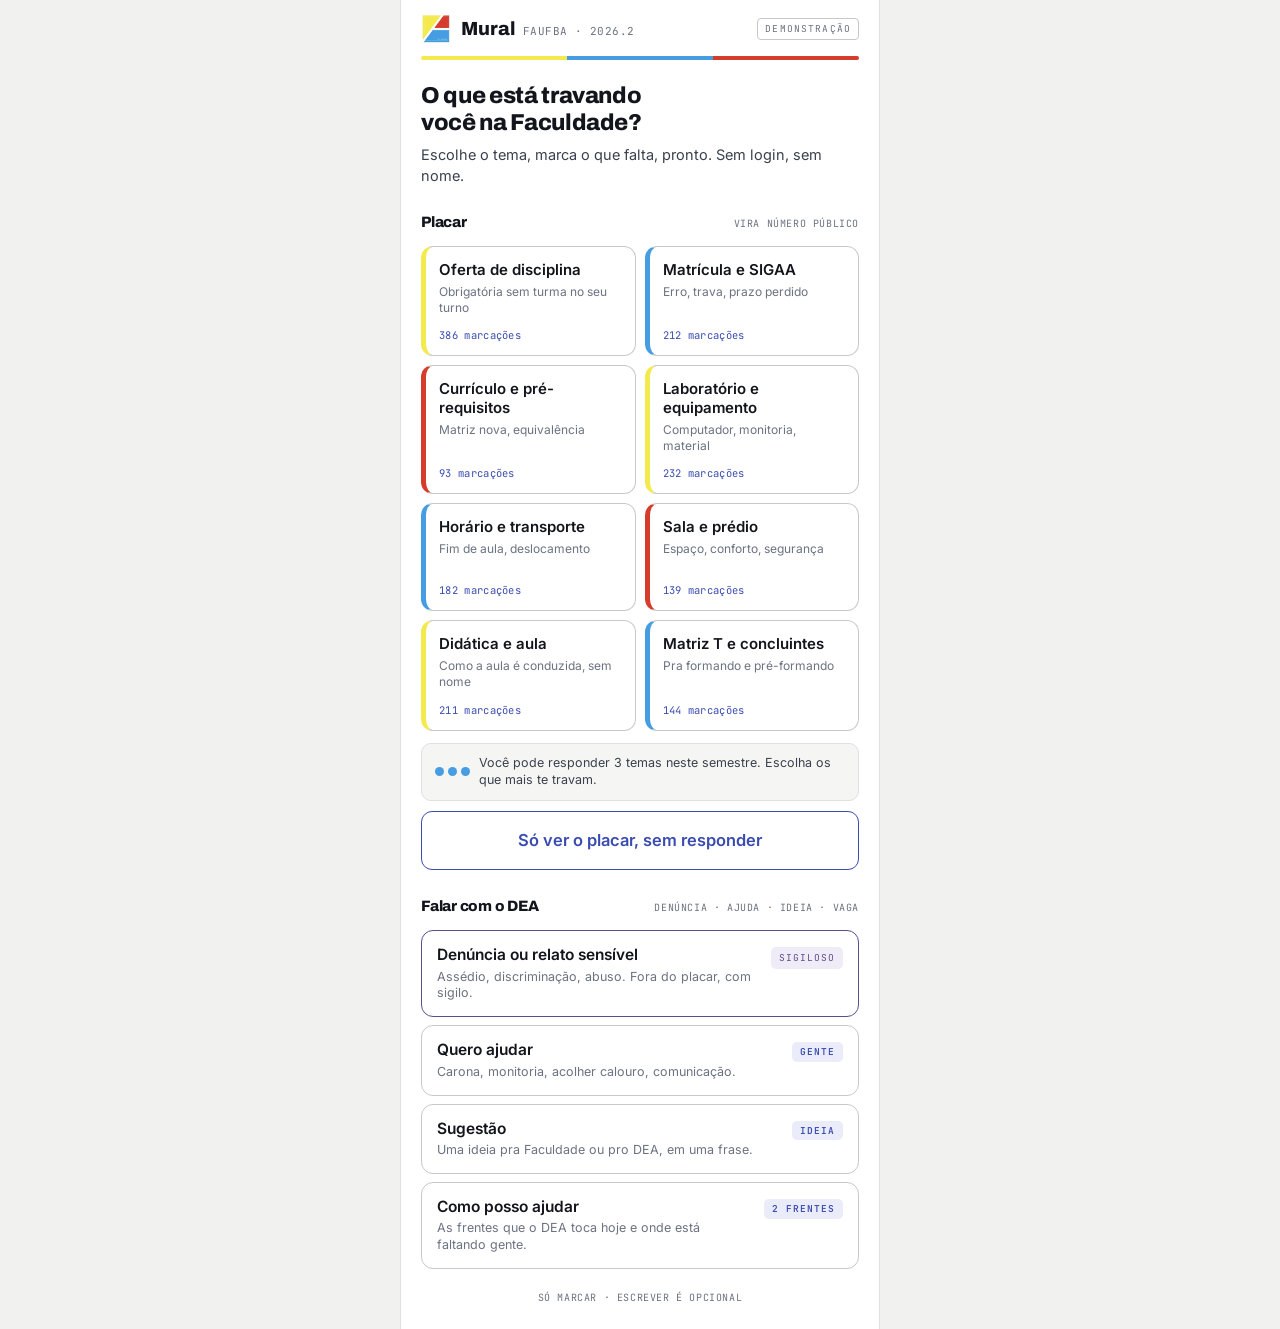
==== commit 7ed98571: "Mural: corrige aviso da denuncia e troca vagas por frentes reais - O aviso amarelo da tela de denunc" ====
--- a/placar/index.html
+++ b/placar/index.html
@@ -139,8 +139,8 @@
 .ban{border-radius:10px;padding:13px 15px;font-size:13.5px;line-height:1.45;margin-top:16px}
 .ban.sig{background:var(--calm-soft);color:var(--ink);border:1.5px solid var(--calm)}
 .ban.sig b{color:var(--calm)}
-.ban.proto{background:var(--warn-soft);color:var(--ink);border:1.5px solid var(--dawn)}
-.ban.proto b{color:var(--dawn)}
+.ban.alerta{background:var(--warn-soft);color:var(--ink);border:1.5px solid var(--dawn)}
+.ban.alerta b{color:var(--dawn)}
 .ban ul{margin:8px 0 0;padding-left:18px}
 .ban li{margin-top:4px}
 .ban li b{font-family:var(--f-mono);font-weight:600}
@@ -229,7 +229,7 @@
       <button type="button" class="row calm" id="go-den"><span><span class="n">Denúncia ou relato sensível</span><span class="d">Assédio, discriminação, abuso. Fora do placar, com sigilo.</span></span><span class="tg sig">sigiloso</span></button>
       <button type="button" class="row" id="go-help"><span><span class="n">Quero ajudar</span><span class="d">Carona, monitoria, acolher calouro, comunicação.</span></span><span class="tg n">gente</span></button>
       <button type="button" class="row" id="go-sug"><span><span class="n">Sugestão</span><span class="d">Uma ideia pra Faculdade ou pro DEA, em uma frase.</span></span><span class="tg n">ideia</span></button>
-      <button type="button" class="row" id="go-vagas"><span><span class="n">Vagas abertas</span><span class="d">O que o DEA precisa de gente pra tocar agora.</span></span><span class="tg n" id="vagas-cnt"></span></button>
+      <button type="button" class="row" id="go-vagas"><span><span class="n">Como posso ajudar</span><span class="d">As frentes que o DEA toca hoje e onde está faltando gente.</span></span><span class="tg n" id="vagas-cnt"></span></button>
     </div>
     <div class="foot" style="margin-top:22px">SÓ MARCAR · ESCREVER É OPCIONAL</div>
   </section>
@@ -257,7 +257,7 @@
         <small class="cnt-s" id="extra-n">0 / 90</small>
       </div>
     </div>
-    <div class="ban proto" id="sem-cota" hidden><b>Você já respondeu seus temas deste semestre.</b> Isso existe pra um aparelho só não inflar o placar. Você continua podendo ver o placar, mandar sugestão, se oferecer pra uma vaga e usar o canal sigiloso.</div>
+    <div class="ban alerta" id="sem-cota" hidden><b>Você já respondeu seus temas deste semestre.</b> Isso existe pra um aparelho só não inflar o placar. Você continua podendo ver o placar, mandar sugestão, se oferecer pra uma vaga e usar o canal sigiloso.</div>
     <div class="send"><button type="button" class="btn" id="send" disabled>Enviar</button><div class="foot">SEM LOGIN · SEM NOME · SÓ MARCAR</div></div>
   </section>
 
@@ -295,7 +295,7 @@
       <div class="empty" id="sug-empty">Nenhuma sugestão ainda nesta sessão. A primeira aparece aqui.</div>
     </div>
     <div id="pl-vagas" hidden>
-      <div class="tw" style="margin-top:14px"><table><thead><tr><th>Vaga</th><th style="text-align:right">Interessados</th></tr></thead><tbody id="vagas-body"></tbody></table></div>
+      <div class="tw" style="margin-top:14px"><table><thead><tr><th>Frente</th><th style="text-align:right">Interessados</th></tr></thead><tbody id="vagas-body"></tbody></table></div>
     </div>
     <p class="note" id="pl-note">Qualquer pessoa abre esta tela. Aluno, Colegiado, Direção. Denúncias nunca aparecem aqui. Neste protótipo os números são ilustrativos e só mudam dentro desta sessão.</p>
     <div class="acts"><button type="button" class="btn" data-home>Responder</button></div>
@@ -307,7 +307,7 @@
     <div class="tname calm">Denúncia ou relato sensível</div>
     <h1 class="q" style="margin-top:8px">O que aconteceu fica só com quem recebe.</h1>
     <div class="ban sig"><b>Isto não entra no placar.</b> Na versão real, chega a uma pessoa da gestão definida pelo DEA, com sigilo, e você escolhe se quer ser contatado.</div>
-    <div class="ban proto" id="den-proto"><b id="den-proto-b">Protótipo: nada aqui é enviado a ninguém.</b> Se você precisa relatar algo agora, use um canal real:
+    <div class="ban alerta" id="den-proto"><b id="den-proto-b">Protótipo: nada aqui é enviado a ninguém.</b> Se você precisa relatar algo agora, use um canal real:
       <ul><li><b>Ouvidoria da UFBA</b></li><li><b>180</b> · violência contra a mulher</li><li><b>100</b> · direitos humanos</li><li><b>188</b> · CVV, apoio emocional, 24h</li></ul></div>
     <div class="lbl">O que aconteceu</div>
     <div class="chips-w" id="den-tipo" role="group" aria-label="Tipo"></div>
@@ -350,14 +350,14 @@
   </section>
 
   <!-- S-VAGAS -->
-  <section class="scr" id="svagas" aria-label="Vagas abertas">
+  <section class="scr" id="svagas" aria-label="Como posso ajudar">
     <button type="button" class="back" data-back>← VOLTAR</button>
-    <div class="tname">Vagas abertas</div>
+    <div class="tname">Como posso ajudar</div>
     <h1 class="q" style="margin-top:8px">O DEA precisa de gente pra isto.</h1>
-    <p class="sub">Toca em "tenho interesse" e pronto. Sem processo seletivo, sem formulário.</p>
-    <div class="list" id="vagas-list" role="group" aria-label="Vagas" style="margin-top:16px"></div>
+    <p class="sub">Toca na frente que te interessa e pronto. Sem processo seletivo, sem formulário.</p>
+    <div class="list" id="vagas-list" role="group" aria-label="Frentes" style="margin-top:16px"></div>
     <div class="acts"><button type="button" class="btn ghost" data-home>Voltar ao início</button></div>
-    <div class="foot">INTERESSE ENTRA NO PLACAR, NA ABA VAGAS · SEM NOME</div>
+    <div class="foot">INTERESSE ENTRA NO PLACAR, NA ABA FRENTES · SEM NOME</div>
   </section>
 
   <!-- S-OK GENÉRICO -->
@@ -441,12 +441,8 @@
         {n:'Não sei se as 200h de extensão já foram integralizadas',c:15}]}
   ];
   var vagas = [
-    {n:'Rádio',d:'Um programa por semana, gravado no celular',c:4,on:false},
-    {n:'Revista',d:'Textos curtos, edição digital',c:6,on:false},
-    {n:'Mural',d:'Manter este app e o cartaz da semana',c:3,on:false},
-    {n:'Agenda dos coletivos',d:'Um calendário pros seis',c:2,on:false},
-    {n:'Acolhimento de calouros',d:'Receber quem chega, tirar dúvida',c:7,on:false},
-    {n:'Comunicação',d:'Posts, cartazes, lista',c:5,on:false}
+    {n:'Mural',d:'Manter o app, trocar o cartaz da semana, levar o número à reunião',c:3,on:false},
+    {n:'Acolhimento de calouros',d:'Receber quem chega, tirar dúvida, apresentar a Faculdade',c:7,on:false}
   ];
   var relatos = [], sugestoes = [], PESSOAS = 0, EXCLUIDAS = 0;
   var cur = null, turno = null, sel = [], t0 = null, placarView = 'oferta';
@@ -590,7 +586,7 @@
     b.addEventListener('click', function(){ openTheme(th); });
     tg.appendChild(b);
   });
-  function vagasCnt(){ $('vagas-cnt').textContent = vagas.length+' vagas'; }
+  function vagasCnt(){ $('vagas-cnt').textContent = vagas.length+' frentes'; }
   vagasCnt();
 
   /* PLACAR THEME FLOW */
@@ -646,7 +642,7 @@
 
   /* PLACAR */
   var chipsEl=$('chips');
-  var views=themes.map(function(t){ return {id:t.id,n:t.n}; }).concat([{id:'vagas',n:'Vagas'},{id:'sug',n:'Sugestões'}]);
+  var views=themes.map(function(t){ return {id:t.id,n:t.n}; }).concat([{id:'vagas',n:'Frentes'},{id:'sug',n:'Sugestões'}]);
   views.forEach(function(v){ var b=document.createElement('button'); b.type='button'; b.className='chip'; b.id='chip-'+v.id; b.textContent=v.n; b.addEventListener('click', function(){ placarView=v.id; renderPlacar(); }); chipsEl.appendChild(b); });
   function renderPlacar(){
     views.forEach(function(v){ $('chip-'+v.id).setAttribute('aria-pressed', v.id===placarView?'true':'false'); });
@@ -699,7 +695,7 @@
     okScreen({ big:'Registrado.', calm:true,
       lead: 'Só quem recebe vê. Isto não entra em nenhum placar.',
       more: seg==='Quero ser contatado' ? 'Na versão real, alguém da gestão entra em contato pelo canal que você deixou.' : seg==='Quero orientação sobre canais oficiais' ? 'Na versão real, você recebe os caminhos formais da UFBA por escrito, sem precisar contar de novo.' : 'Fica registrado, e ninguém vai te procurar.',
-      ban: '<div class="ban proto"><b>Protótipo: nada foi enviado.</b> Se você precisa relatar agora: <b>Ouvidoria da UFBA</b> · <b>180</b> violência contra a mulher · <b>100</b> direitos humanos · <b>188</b> CVV, 24h.</div>',
+      ban: '<div class="ban alerta"><b>Protótipo: nada foi enviado.</b> Se você precisa relatar agora: <b>Ouvidoria da UFBA</b> · <b>180</b> violência contra a mulher · <b>100</b> direitos humanos · <b>188</b> CVV, 24h.</div>',
       primary:null });
     envia({ tipo:'relato', oque:picked('den-tipo'), onde:picked('den-onde'), seguir:seg,
             contato: seg==='Quero ser contatado' ? $('den-contato').value.trim() : '',
@@ -757,7 +753,7 @@
     $('ok-big').textContent=o.big; $('ok-big').className='big'+(o.calm?' calm':'');
     $('ok-lead').textContent=o.lead; $('ok-more').textContent=o.more||''; $('ok-ban').innerHTML=o.ban||'';
     var p=$('ok-primary'); p.hidden=!o.primary;
-    if(o.primary){ p.textContent = o.primary==='vagas'?'Ver vagas abertas':'Ver no placar'; p.onclick=function(){ if(o.primary==='vagas'){ renderVagas(); show('svagas'); } else { placarView=o.primary; renderPlacar(); show('s3'); } }; }
+    if(o.primary){ p.textContent = o.primary==='vagas'?'Ver as frentes do DEA':'Ver no placar'; p.onclick=function(){ if(o.primary==='vagas'){ renderVagas(); show('svagas'); } else { placarView=o.primary; renderPlacar(); show('s3'); } }; }
     show('sok');
   }
 })();
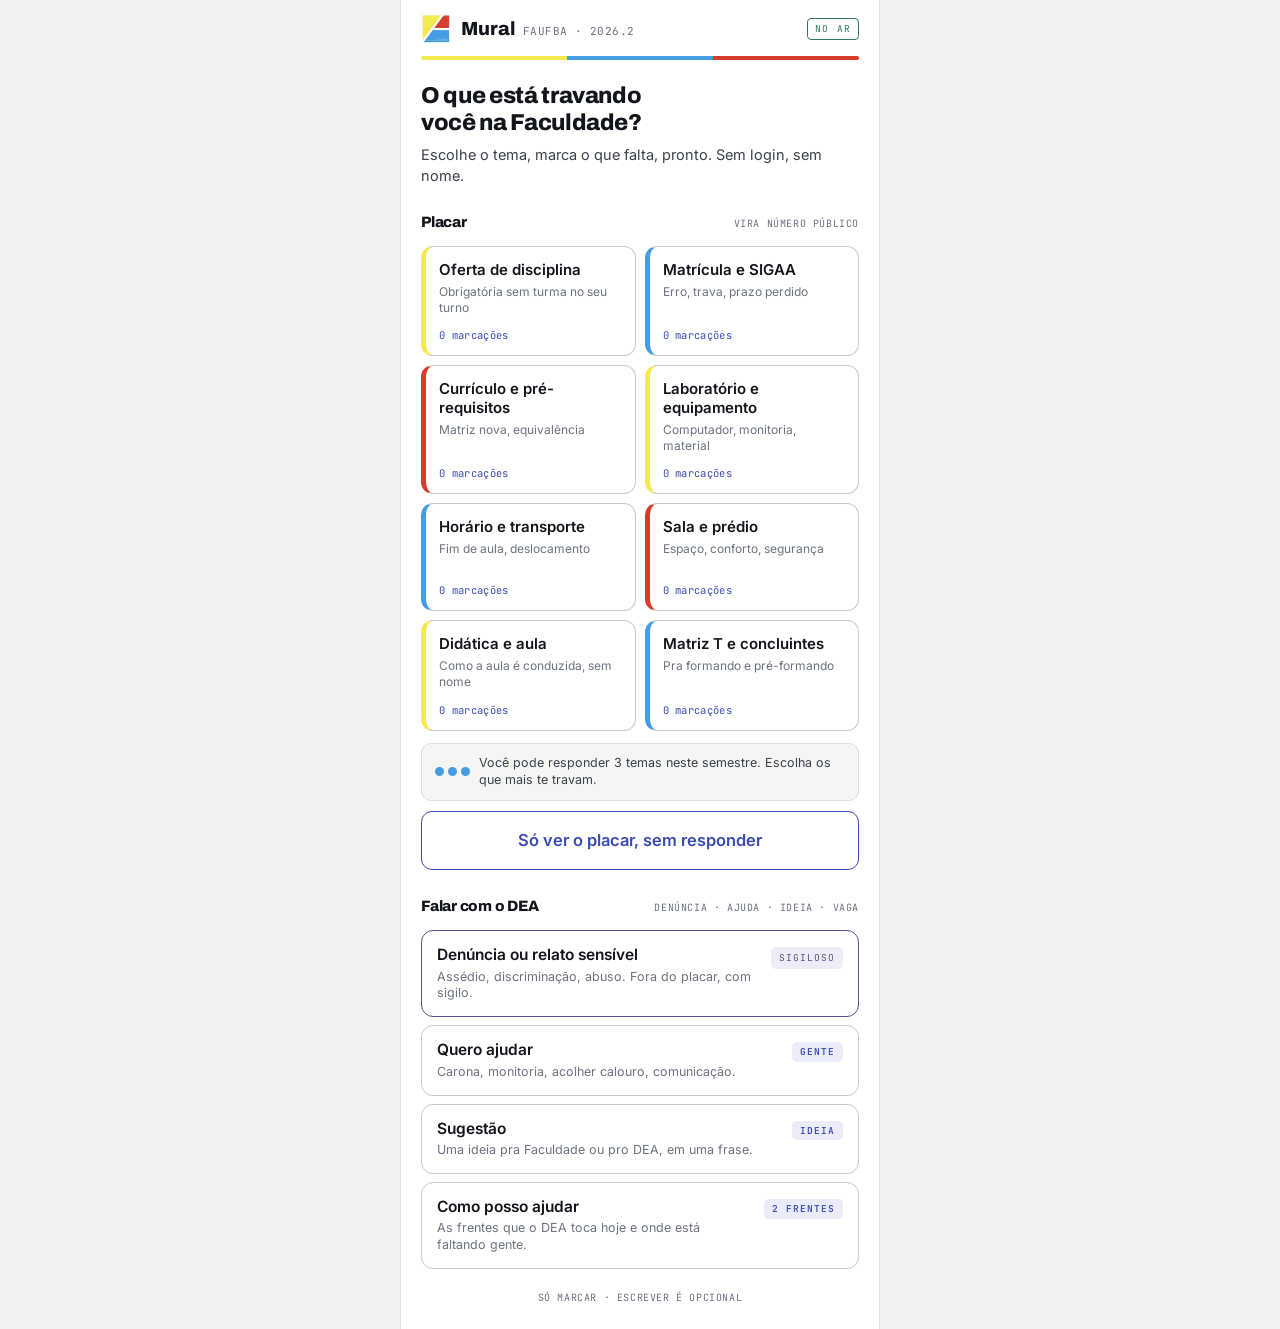
==== commit ef77c11e: "Mural: liga o app no Apps Script do DEA O endereco do aplicativo da web entrou na configuracao do to" ====
--- a/placar/index.html
+++ b/placar/index.html
@@ -202,7 +202,7 @@
    Vazio = modo demonstração, nada sai do navegador.
    =================================================================== */
 window.MURAL_CFG = {
-  endpoint: "",      // URL do Apps Script, terminada em /exec
+  endpoint: "https://script.google.com/macros/s/AKfycbxVtQ7FQZuDMdq8w5Bamkjb2DoI8qCTsLSYkT0tkH6b2mWGjVMGx_SKkm6rdWb4RQ40/exec", // URL do Apps Script, terminada em /exec
   semestre: "2026.2",// muda uma vez por semestre; zera a cota de todo mundo
   limite: 3          // quantos temas cada pessoa pode responder no semestre
 };
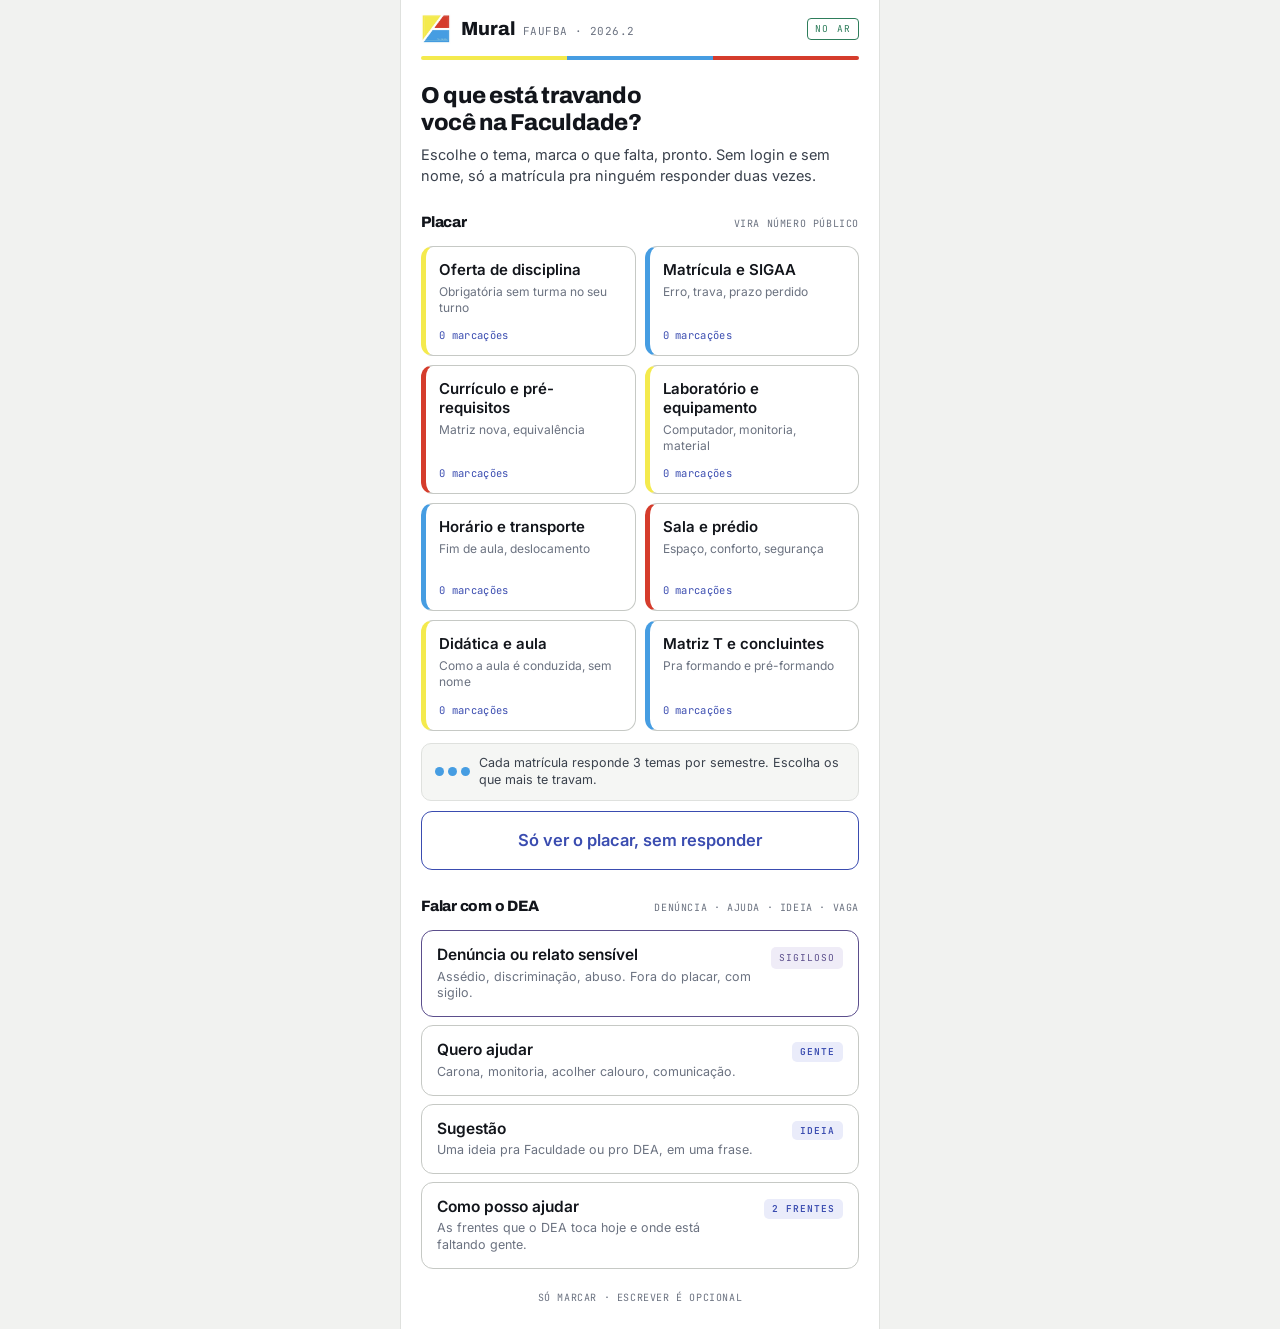
==== commit 56712da5: "Mural: matricula obrigatoria no placar, guardada embaralhada A trava de repeticao passa do aparelho " ====
--- a/placar/index.html
+++ b/placar/index.html
@@ -124,6 +124,12 @@
 input[type=text]:focus,textarea:focus{border-color:var(--night);outline:0}
 .calmset input[type=text]:focus,.calmset textarea:focus{border-color:var(--calm)}
 .cnt-s{display:block;margin-top:6px;font-family:var(--f-mono);font-size:10px;color:var(--ink-3)}
+.mat{margin-top:18px;border:1.5px solid var(--line-2);border-radius:11px;padding:14px 15px;background:var(--tint)}
+.mat label{display:block;font-family:var(--f-mono);font-size:10.5px;letter-spacing:.12em;text-transform:uppercase;color:var(--ink-3);margin-bottom:8px}
+.mat input{background:var(--card);letter-spacing:.08em;font-variant-numeric:tabular-nums}
+.mat .por{font-size:12.5px;color:var(--ink-3);line-height:1.4;margin-top:9px}
+.mat .por b{color:var(--ink-2)}
+.mat .erro{font-size:12.5px;color:var(--alert);margin-top:7px;font-weight:600}
 
 /* chips (multi/single) */
 .chips-w{display:flex;flex-wrap:wrap;gap:8px}
@@ -218,7 +224,7 @@
   <!-- S0 HOME -->
   <section class="scr on" id="s0" aria-label="Início">
     <h1 class="q">O que está travando você na Faculdade?</h1>
-    <p class="sub">Escolhe o tema, marca o que falta, pronto. Sem login, sem nome.</p>
+    <p class="sub">Escolhe o tema, marca o que falta, pronto. Sem login e sem nome, só a matrícula pra ninguém responder duas vezes.</p>
     <div class="grp"><h2>Placar</h2><small>VIRA NÚMERO PÚBLICO</small></div>
     <div class="themes" id="themes" role="group" aria-label="Temas do placar"></div>
     <div class="cota" id="cota"><span class="pips" id="cota-pips" aria-hidden="true"></span><span id="cota-txt"></span></div>
@@ -257,8 +263,14 @@
         <small class="cnt-s" id="extra-n">0 / 90</small>
       </div>
     </div>
-    <div class="ban alerta" id="sem-cota" hidden><b>Você já respondeu seus temas deste semestre.</b> Isso existe pra um aparelho só não inflar o placar. Você continua podendo ver o placar, mandar sugestão, se oferecer pra uma vaga e usar o canal sigiloso.</div>
-    <div class="send"><button type="button" class="btn" id="send" disabled>Enviar</button><div class="foot">SEM LOGIN · SEM NOME · SÓ MARCAR</div></div>
+    <div class="mat">
+      <label for="mat">Sua matrícula</label>
+      <input type="text" id="mat" inputmode="numeric" maxlength="9" placeholder="os 9 números, sem pontos" autocomplete="off">
+      <div class="por"><b>Por que pedimos.</b> É o que impede a mesma pessoa de responder várias vezes e inflar o número. <b>A matrícula não fica guardada.</b> O sistema grava só uma marca embaralhada dela, que não volta a ser número e não chega a nome nenhum.</div>
+      <div class="erro" id="mat-erro" hidden></div>
+    </div>
+    <div class="ban alerta" id="sem-cota" hidden><b>Esta matrícula já respondeu seus temas deste semestre.</b> Isso existe pra ninguém inflar o placar respondendo várias vezes. Você continua podendo ver o placar, mandar sugestão, se oferecer pra uma vaga e usar o canal sigiloso.</div>
+    <div class="send"><button type="button" class="btn" id="send" disabled>Enviar</button><div class="foot">SEM LOGIN · SEM NOME · MATRÍCULA NÃO FICA GUARDADA</div></div>
   </section>
 
   <!-- S2 RECEBIDO (placar) -->
@@ -472,8 +484,19 @@
     }
     return v;
   })();
-  function usados(){ return parseInt(le('mural_usos_'+SEM) || '0', 10) || 0; }
-  function gastaUma(){ guarda('mural_usos_'+SEM, String(usados()+1)); }
+  /* Matrícula da UFBA: nove dígitos, começa em 2, e os dois seguintes são o
+     ano de entrada. Isso só checa o formato, não confirma que a pessoa existe. */
+  function matricula(){ return (le('mural_mat') || '').replace(/\D/g,''); }
+  function matOk(m){
+    m = (m === undefined ? matricula() : m);
+    if(!/^2\d{8}$/.test(m)) return false;
+    var ano = parseInt(m.slice(1,3), 10);
+    return ano >= 5 && ano <= 35;
+  }
+  function chaveUso(){ return 'mural_usos_' + SEM + '_' + (matricula() || 'sem'); }
+  function usados(){ return parseInt(le(chaveUso()) || '0', 10) || 0; }
+  function gastaUma(){ guarda(chaveUso(), String(usados()+1)); }
+  function fixaUso(n){ guarda(chaveUso(), String(n)); }
   function restam(){ return Math.max(0, LIM - usados()); }
   function pintaCota(){
     var r = restam(), box = $('cota'), pips = $('cota-pips');
@@ -485,10 +508,10 @@
     }
     box.className = r === 0 ? 'cota zero' : 'cota';
     $('cota-txt').textContent = r === LIM
-      ? 'Você pode responder ' + LIM + ' temas neste semestre. Escolha os que mais te travam.'
+      ? 'Cada matrícula responde ' + LIM + ' temas por semestre. Escolha os que mais te travam.'
       : r > 0
-        ? 'Restam ' + r + ' tema' + (r>1?'s':'') + ' pra você responder em ' + SEM + '.'
-        : 'Você já respondeu seus ' + LIM + ' temas de ' + SEM + '. O placar continua aberto, e falar com o DEA também.';
+        ? 'Restam ' + r + ' tema' + (r>1?'s':'') + ' pra sua matrícula em ' + SEM + '.'
+        : 'Esta matrícula já respondeu seus ' + LIM + ' temas de ' + SEM + '. O placar continua aberto, e falar com o DEA também.';
   }
   var LIVE = !!(CFG.endpoint && CFG.endpoint.indexOf('http') === 0);
   function envia(dados){
@@ -499,6 +522,9 @@
     if(dados.tipo !== 'relato' && dados.tipo !== 'ajudar'){
       dados.id = MEU_ID; dados.semestre = SEM;
     }
+    /* A matrícula sai apenas na resposta do placar, e o servidor a embaralha
+       antes de gravar. Denúncia, sugestão, vagas e ajudar nunca a carregam. */
+    if(dados.tipo === 'placar'){ dados.matricula = matricula(); }
     try{
       fetch(CFG.endpoint, { method:'POST', mode:'no-cors', cache:'no-store',
         headers:{'Content-Type':'text/plain;charset=utf-8'}, body: JSON.stringify(dados) })
@@ -513,6 +539,17 @@
     window[fn] = function(d){ clearTimeout(tmr); limpa(); pronto(d); };
     sc.onerror = function(){ clearTimeout(tmr); limpa(); pronto(null); };
     sc.src = CFG.endpoint + (CFG.endpoint.indexOf('?') < 0 ? '?' : '&') + 'cb=' + fn + '&t=' + Date.now();
+    document.head.appendChild(sc);
+  }
+  function consultaUsos(m, pronto){
+    if(!LIVE){ pronto(null); return; }
+    var fn = '__muralq' + Date.now(), sc = document.createElement('script');
+    var tmr = setTimeout(function(){ limpa(); pronto(null); }, 9000);
+    function limpa(){ window[fn] = undefined; if(sc.parentNode) sc.parentNode.removeChild(sc); }
+    window[fn] = function(d){ clearTimeout(tmr); limpa(); pronto(d && typeof d.usos === 'number' ? d.usos : null); };
+    sc.onerror = function(){ clearTimeout(tmr); limpa(); pronto(null); };
+    sc.src = CFG.endpoint + (CFG.endpoint.indexOf('?') < 0 ? '?' : '&') +
+             'cb=' + fn + '&m=' + encodeURIComponent(m) + '&s=' + encodeURIComponent(SEM) + '&t=' + Date.now();
     document.head.appendChild(sc);
   }
   function zera(){
@@ -612,8 +649,46 @@
   $('turnos').addEventListener('click', function(e){ var b=e.target.closest('.turno'); if(!b) return; turno=b.getAttribute('data-t'); document.querySelectorAll('.turno').forEach(function(x){ x.setAttribute('aria-pressed',x===b?'true':'false'); }); gate(); });
   $('extra-t').addEventListener('click', function(){ var f=$('extra-f'); f.classList.toggle('on'); if(f.classList.contains('on')) $('extra').focus(); });
   $('extra').addEventListener('input', function(){ $('extra-n').textContent=this.value.length+' / 90'; });
-  function gate(){ send.disabled = !(sel.length>0 && (!cur.turno||turno)) || restam()===0; }
+  function gate(){
+    send.disabled = !(sel.length>0 && (!cur.turno||turno) && matOk()) || restam()===0;
+  }
+  (function(){
+    var el = $('mat');
+    el.addEventListener('input', function(){
+      var limpo = this.value.replace(/\D/g,'').slice(0,9);
+      if(this.value !== limpo) this.value = limpo;
+      guarda('mural_mat', limpo);
+      var e = $('mat-erro');
+      if(limpo.length === 0 || matOk(limpo)){ e.hidden = true; }
+      else {
+        e.hidden = false;
+        e.textContent = limpo.length < 9
+          ? 'A matrícula da UFBA tem nove números.'
+          : 'Esses nove números não têm cara de matrícula da UFBA. Confira.';
+      }
+      pintaCota(); gate();
+    });
+  })();
   send.addEventListener('click', function(){
+    if(!matOk()){ $('mat').focus(); return; }
+    send.disabled = true;
+    var rotulo = send.textContent;
+    send.textContent = 'Conferindo...';
+    consultaUsos(matricula(), function(usos){
+      send.textContent = rotulo;
+      if(typeof usos === 'number' && usos >= LIM){
+        fixaUso(usos); pintaCota();
+        $('sem-cota').hidden = false;
+        send.textContent = 'Cota do semestre encerrada';
+        $('mat-erro').hidden = false;
+        $('mat-erro').textContent = 'Esta matrícula já respondeu ' + usos + ' temas neste semestre.';
+        return;
+      }
+      if(typeof usos === 'number') fixaUso(usos);
+      registra();
+    });
+  });
+  function registra(){
     var secs=Math.max(1,Math.round((Date.now()-t0)/1000));
     var pk=sel.map(function(i){ return cur.items[i]; });
     pk.forEach(function(it){ if(cur.turno) it.c[turno]+=1; else it.c+=1; });
@@ -636,7 +711,7 @@
             itens: pk.map(function(it){ return it.n; }) });
     gastaUma(); pintaCota();
     placarView=cur.id; show('s2');
-  });
+  }
   $('go-placar').addEventListener('click', function(){ renderPlacar(); show('s3'); });
   $('home-placar').addEventListener('click', function(){ renderPlacar(); show('s3'); });
 
@@ -742,7 +817,7 @@
   }
 
   /* BOOT */
-  modo(); pintaCota();
+  modo(); $('mat').value = matricula(); pintaCota();
   if(LIVE){
     zera(); pintaHome();
     puxa(function(d){ aplica(d); pintaHome(); if(document.querySelector('.scr.on').id==='s3') renderPlacar(); });
